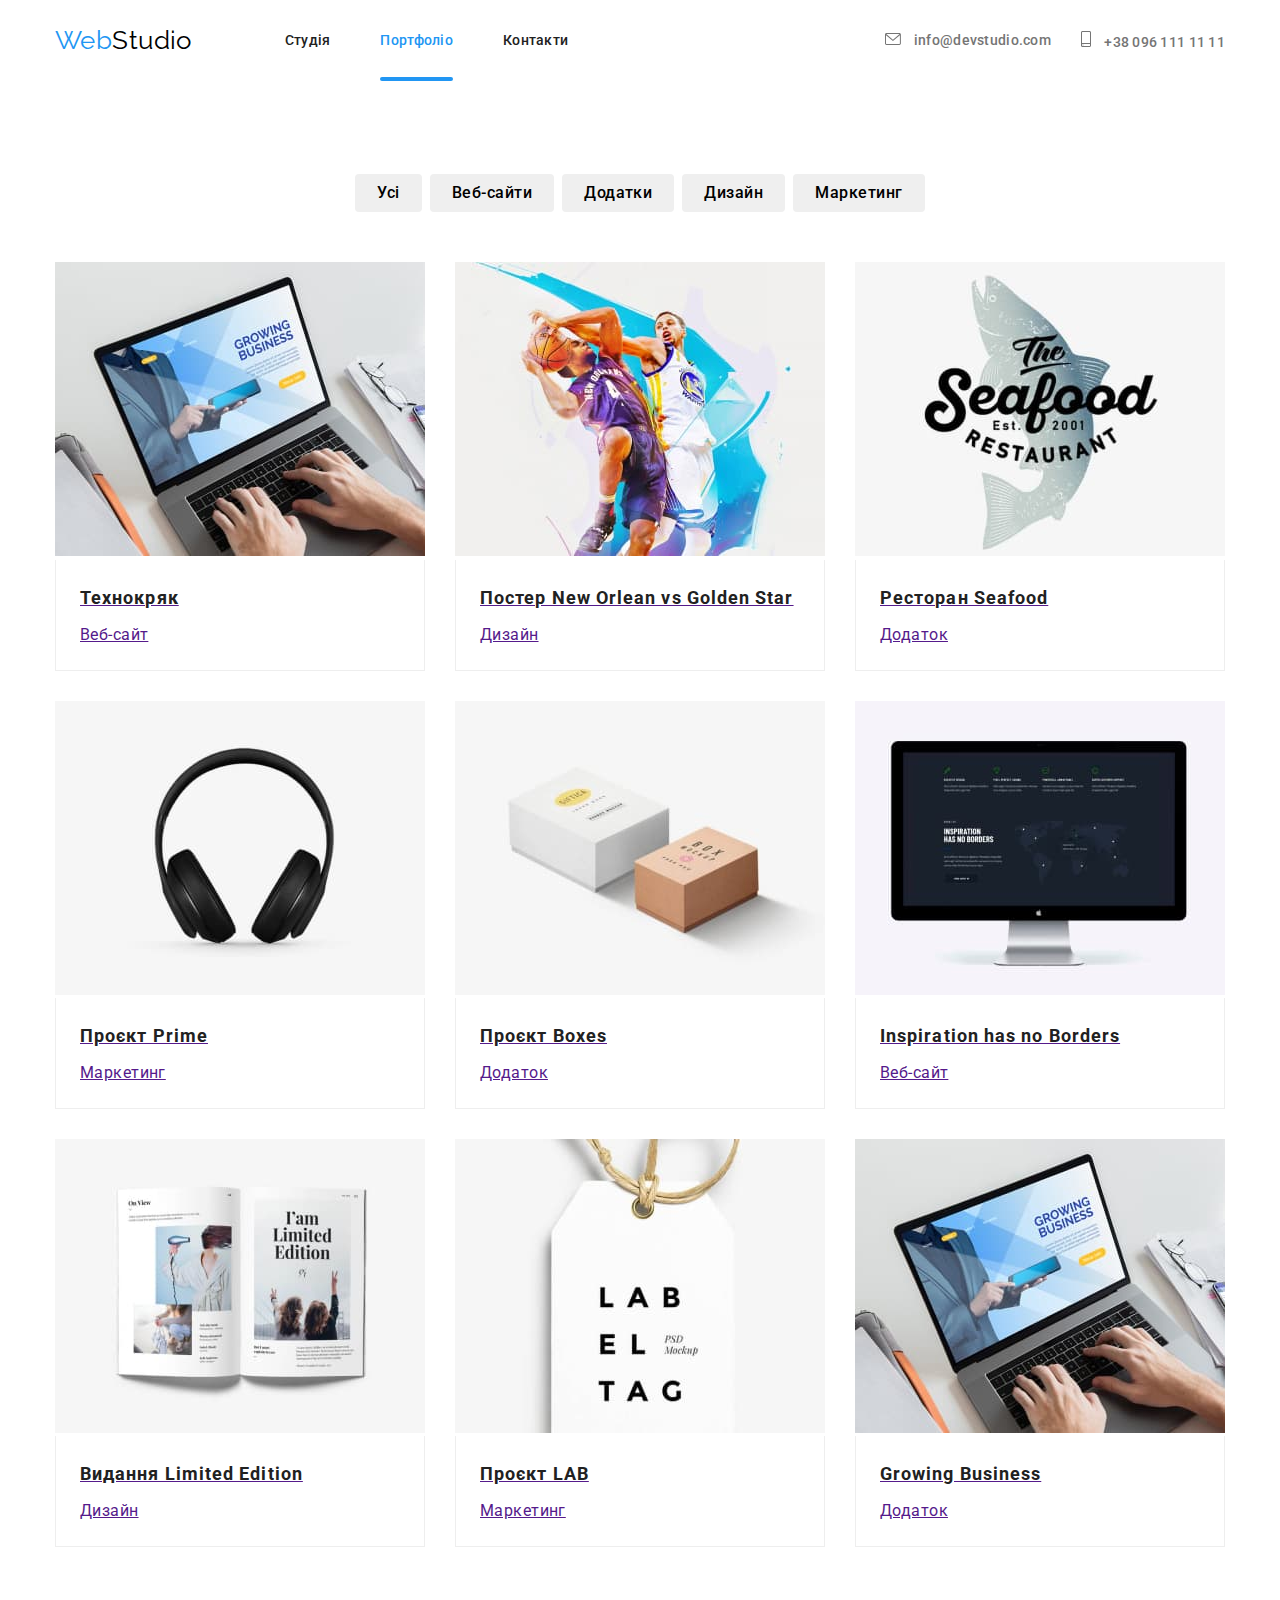
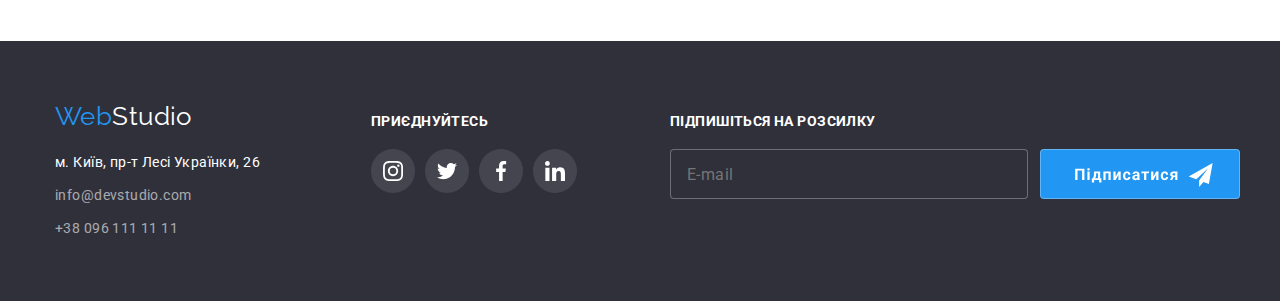
==== portfolio.html @ 8c86a074 "first" ====
<!DOCTYPE html>
<html lang="uk">

<head>
    <meta charset="UTF-8">
    <meta http-equiv="X-UA-Compatible" content="IE=edge">
    <meta name="viewport" content="width=device-width, initial-scale=1.0">
    <title>WebStudio</title>
    <link rel="stylesheet"
        href="https://cdnjs.cloudflare.com/ajax/libs/modern-normalize/1.1.0/modern-normalize.min.css">
    <link rel="stylesheet" href="./css/styles.css">
    <link rel="stylesheet"
        href="https://fonts.googleapis.com/css2?family=Raleway:wght@700&family=Roboto:wght@400;500;700;900&display=swap">
</head>

<body class="body">
        <header class="header--border">
            <div class="container ">
                <nav class="header-nav">
                    <a href="./index.html" class="header-nav__studio"><span class="header-nav__logo">Web</span>Studio</a>
                    <ul class="ul header-nav__ul">
                        <li class="header-nav__li"><a href="./index.html" class="header-nav__link">Студія</a></li>
                        <li class="header-nav__li"><a href="./portfolio.html" class="header-nav__link  header-nav__link--current blue">Портфоліо</a></li>
                        <li class="header-nav__li"><a href="" class="header-nav__link">Контакти</a></li>
                    </ul>
                </nav>
                <ul class="header-contact">
                    <Li class="header-contact__li"><a href="mailto:info@devstudio.com" class="header-contact__link">
                            <svg class="header-contact__svg" width="16" height="12">
                                <use href="./img/icon.svg#mail"></use>
                            </svg>
                            info@devstudio.com</a></Li>
                    <Li class="header-contact__li"><a href="tel:+380961111111" class="header-contact__link">
                            <svg class="header-contact__svg" width="10" height="16">
                                <use href="./img/icon.svg#smartphone"></use>
                            </svg>
                            +38 096 111 11 11</a></Li>
                </ul>
            </div>
        </header>
        <main>
            <section class="section-portfolio">
                <div class="container">
                    <ul class="ul button-filter">
                        <li><button type="button" class="button second-button">Усі</button></li>
                        <li><button type="button" class="button second-button">Веб-сайти</button></li>
                        <li><button type="button" class="button second-button">Додатки</button></li>
                        <li><button type="button" class="button second-button">Дизайн</button></li>
                        <li><button type="button" class="button second-button">Маркетинг</button></li>
                    </ul>
                  <ul class="ul portfolio">
                        <li class="second-card">
                            <a href="" class="link border-card">
                             <div class="seven">
                                <img src="./img/laptop.jpg" alt="Технокряк" width="370" height="294">
                                 <p class="text">Ресурс пропонує комплексні пропозиції з різним рівнем функціоналу та сервісів. Все це дозволить
                                    відвідувачу отримати вичерпні відомості про компанію чи приватну особу.
                                </p>
                              </div>
                                <div class="filter">
                                <h3 class="portfolio-title">Технокряк</h3>
                                <p class="portfolio-text">Веб-сайт</p>
                            </div>
                            </a>
                        </li>
                        <li class="second-card">
                            <a href="" class="link border-card">
                                <div class="seven">
                                <img src="./img/bascket.jpg" alt="Постер" width="370" height="294">
                            <p class="text">Ресурс пропонує комплексні пропозиції з різним рівнем функціоналу та сервісів. Все це дозволить
                                відвідувачу отримати вичерпні відомості про компанію чи приватну особу.
                            </p>
                            </div>
                                <div class="filter">
                                <h3 class="portfolio-title">Постер New Orlean vs Golden Star</h3>
                                <p class="portfolio-text">Дизайн</p>
                        </div>
                            </a>
                        </li>
                        <li class="second-card">
                            <a href="" class="link border-card">
                                <div class="seven">
                                <img src="./img/seafood.jpg" alt="Ресторан" width="370" height="294">
                            <p class="text">Ресурс пропонує комплексні пропозиції з різним рівнем функціоналу та сервісів. Все це дозволить
                                відвідувачу отримати вичерпні відомості про компанію чи приватну особу.
                            </p>
                            </div>
                                <div class="filter">
                                <h3 class="portfolio-title">Ресторан Seafood</h3>
                                <p class="portfolio-text">Додаток</p>
                        </div>
                            </a>
                        </li>
                        <li class="second-card">
                            <a href="" class="link border-card">
                                <div class="seven">
                                <img src="./img/headphones.jpg" alt="Проєкт Прайм" width="370" height="294">
                            <p class="text">Ресурс пропонує комплексні пропозиції з різним рівнем функціоналу та сервісів. Все це дозволить
                                відвідувачу отримати вичерпні відомості про компанію чи приватну особу.
                            </p>
                            </div>
                                <div class="filter">
                                <h3 class="portfolio-title">Проєкт Prime</h3>
                                <p class="portfolio-text">Маркетинг</p>
                        </div>
                            </a>
                        </li>
                        <li class="second-card">
                            <a href="" class="link border-card">
                                <div class="seven">
                                <img src="./img/boxes.jpg" alt="Проєкт Боксес" width="370" height="294">
                            <p class="text">Ресурс пропонує комплексні пропозиції з різним рівнем функціоналу та сервісів. Все це дозволить
                                відвідувачу отримати вичерпні відомості про компанію чи приватну особу.
                            </p>
                            </div>
                                <div class="filter">
                                <h3 class="portfolio-title">Проєкт Boxes</h3>
                                <p class="portfolio-text">Додаток</p>
                        </div>
                            </a>
                        </li>
                        <li class="second-card">
                            
                            <a href="" class="link border-card">
                                <div class="seven">
                                <img src="./img/monoblock.jpg" alt="Моноблок" width="370" height="294">
                            <p class="text">Ресурс пропонує комплексні пропозиції з різним рівнем функціоналу та сервісів. Все це дозволить
                                відвідувачу отримати вичерпні відомості про компанію чи приватну особу.
                            </p>
                            </div>
                                <div class="filter">  
                                <h3 class="portfolio-title">Inspiration has no Borders</h3>
                                <p class="portfolio-text">Веб-сайт</p>
                        </div>
                            </a>
                        </li>
                        <li class="second-card">
                            <a href="" class="link border-card">
                                <div class="seven">
                                <img src="./img/magazine.jpg" alt="Видання" width="370" height="294">
                            <p class="text">Ресурс пропонує комплексні пропозиції з різним рівнем функціоналу та сервісів. Все це дозволить
                                відвідувачу отримати вичерпні відомості про компанію чи приватну особу.
                            </p>
                            </div>
                                <div class="filter">
                                <h3 class="portfolio-title">Видання Limited Edition</h3>
                                <p class="portfolio-text">Дизайн</p>
                        </div>
                            </a>
                        </li>
                        <li class="second-card">
                            <a href="" class="link border-card">
                                <div class="seven">
                                <img src="./img/label.jpg" alt="Проєкт" width="370" height="294">
                            <p class="text">Ресурс пропонує комплексні пропозиції з різним рівнем функціоналу та сервісів. Все це дозволить
                                відвідувачу отримати вичерпні відомості про компанію чи приватну особу.
                            </p>
                            </div>
                                <div class="filter">
                                <h3 class="portfolio-title">Проєкт LAB</h3>
                                <p class="portfolio-text">Маркетинг</p>
                        </div>
                            </a>
                        </li>
                        <li class="second-card">
                            <a href="" class="link border-card">
                            <div class="seven">
                                <img src="./img/laptop.jpg" alt="Лептоп" width="370" height="294">
                            <p class="text">Ресурс пропонує комплексні пропозиції з різним рівнем функціоналу та сервісів. Все це дозволить
                                відвідувачу отримати вичерпні відомості про компанію чи приватну особу.
                            </p>
                            </div>
                                <div class="filter">
                                <h3 class="portfolio-title">Growing Business</h3>
                                <p class="portfolio-text">Додаток</p>
                        </div>
                            </a>
                        </li>
                    </ul>
                </div>
            </section>
        </main>
        <footer class="footer-section">
            <div class="footer-section__main container">
                <div class="footer-section__join">
                    <a href="./index.html" class="footer-section__studio"><span class="footer-section__web">Web</span>Studio</a>
                    <address class="footer-section__address">
                        <ul>
                            <li><a href="https://goo.gl/maps/Uojgi36pU9A2yynF6" class="footer-section__link">м. Київ, пр-т Лесі
                                    Українки, 26</a></li>
                            <li><a href="mailto:info@devstudio.com" class="link">info@devstudio.com</a></li>
                            <li><a href="tel:+380961111111" class="link">+38 096 111 11 11</a></li>
                        </ul>
                    </address>
                </div>
                <div class="footer-joing">
                    <h3 class="footer-joing__title">приєднуйтесь</h3>
                    <ul class="footer-joing__ul">
                        <li class="footer-joing__hovers" tabindex="0">
                            <svg width="20" height="20">
                                <use href="./img/inst.svg#instagram"></use>
                            </svg>
        
                        </li>
                        <li class="footer-joing__hovers" tabindex="0">
                            <svg width="20" height="20">
                                <use href="./img/socialset.svg#twitter"></use>
                            </svg>
        
                        </li>
                        <li class="footer-joing__hovers" tabindex="0">
                            <svg width="20" height="20">
                                <use href="./img/socialset.svg#facebook"></use>
                            </svg>
        
                        </li>
                        <li class="footer-joing__hovers" tabindex="0">
                            <svg width="20" height="20">
                                <use href="./img/socialset.svg#linkedin"></use>
                            </svg>
        
                        </li>
        
                    </ul>
                </div>
                <form class="footer-subscribe">
                    <label for="mail" class="footer-subscribe__name">Підпишіться на розсилку</label>
                    <input type="text" name="mail" class="footer-subscribe__probe" placeholder="E-mail">
                    <button type="submit" class="footer-subscribe__push">
        
                        <svg class="plain" width="144" height="30">
                            <use href="./img/secondplain.svg#Group-join"></use>
                        </svg>
                    </button>
                </form>
        
            </div>
        </footer>
</body>

</html>
---- css/styles.css ----
:root {
    --accent-color: #2196F3;
    --primery-color: #ffffff;
    --primery-text-color: #212121;
    --secondary-text-color: #757575;
    --secondary-wite-color: #F5F4FA;
}

body {
    background-color: var(--primery-color);
    color: var(--secondary-text-color);
    font-family: Roboto, sans-serif;
    font-weight: 400;
    letter-spacing: 0.03em;
    font-size: 14px;
    
}

h1,
h2,
h3,
ul,
p {
    margin: 0;
    padding: 0;
}

.container {
    width: 1200px;
    padding-left: 15px;
    padding-right: 15px;
    margin-left: auto;
    margin-right: auto;
}



/* Лого */
.header-nav__studio {
    color: #000000;
    font-family: raleway, sans-serif;
    font-size: 26px;
    line-height: 1.17;
    text-decoration: none;
    display: inline-block;
    margin-right: 93px;
}

.footer-section__studio{
    color: var(--primery-color);
    font-family: raleway, sans-serif;
    font-size: 26px;
    line-height: 1.17;
    text-decoration: none;
    display: inline-block;
    margin-bottom: 20px;
}
.header-nav__logo{color: var(--accent-color);
}
.footer-section__web{color:var(--accent-color)

}
.header-nav__li .header-nav__link--current {
    color: var(--accent-color);
    

}


.nav{
    color: var(--accent-color);
}

/*Посилання*/
.header-nav__link:hover,
.header-contact__link:hover,
.header-nav__link:focus,
.header-contact__link:focus,
.footer-section__address a:focus,
.footer-section__address a:hover {
    color: var(--accent-color);
}

ul {
    list-style: none;
}

/* Навігація */
.header-nav__link {
    color: var(--primery-text-color);
    font-weight: 500;
    line-height: 1.17;
    letter-spacing: 0.02em;
    text-decoration: none;
    display: block;
    padding-top: 32px;
    padding-bottom: 32px;
    position: relative;
    transition: 250ms cubic-bezier(0.4, 0, 0.2, 1);
}

.header-nav__ul {
    display: flex;
}

.header-nav__ul li:not(:last-child) {
    margin-right: 50px;
}

.header-contact__link {
    color: var(--secondary-text-color);
    font-weight: 500;
    line-height: 1.17;
    letter-spacing: 0.02em;
    text-decoration: none;
    transition: 250ms cubic-bezier(0.4, 0, 0.2, 1);
}
.header-contact{
    display: flex;
    margin-left: auto;
    align-items: center
}


.header-contact__li:not(:last-child) {
    margin-right: 30px;
}

 .header-nav{
    display: flex;
    align-items: center;

}

header .container {
    display: flex;
   
}
.header-contact__svg {
    margin-right: 10px;
    fill: currentColor;
}

.header-border {
    border-bottom: 1px solid #ECECEC
}

/* Герой */
.section-main__title {
    color: var(--primery-color);
    font-weight: 900;
    font-size: 44px;
    text-transform: uppercase;
    line-height: 1.36;
    letter-spacing: 0.06em;}

.section-main__button {
    background-color: var(--accent-color);
    color: var(--primery-color);
    border-color: var(--accent-color);
    cursor: pointer;
    font-size: 16px;
    line-height: 1.88;
    letter-spacing: 0.06em;
    margin-top: 30px;
    padding: 10px 32px;
    border-radius: 4px;
    font-weight: 700;
}
.section-main {
    padding-top: 200px;
    padding-bottom: 200px;
    text-align: center;
    margin-left: auto;
    margin-right: auto;
    background-color: #2F303A;
    background-image: linear-gradient(to right,
   rgba(47, 48, 58, 0.4),
   rgba(47, 48, 58, 0.4)),
     url(../img/heroes.jpg);
    max-width: 1600px;
    height: 600px;
    background-position: center;
}
    

/* Інструменти*/
.section-tools__title {
    color: var(--primery-text-color);
    font-size: 14px;
    line-height: 1.17;
    margin-bottom: 10px;
}

h2{
    color: var(--primery-text-color);
    font-size: 36px;
    line-height: 1.17;
    margin-bottom: 50px;
    text-align: center;
}

.section-client {
    padding-top: 94px;
    padding-bottom: 94px;
}

    .section-tools__icon {
    width: 270px;
    height: 120px;
    border-radius: 4px;
    background: #F5F4FA;
    margin-bottom: 30px;
    display: flex;
    align-items: center;
    justify-content: center;
    }




.section-tools__text{line-height: 24px;
}

.section-tools__ul {
    display: flex;
    flex-wrap: wrap;
    }
.section-works{
        padding-top: 94px;
        padding-bottom: 94px;
}
    
.section-tools{ padding-bottom: 0%;
                padding-top: 94px;
                padding-bottom: 94px;
            }
.section-tools__li {
    width: calc((100% - 90px) / 4);
}
 
.section-tools__li:not(:last-child) {
    margin-right: 30px;
}

/*Роботи*/
.section-works__ul {
    display: flex;
    align-items: center;
}

.section-works__ul li:not(:last-child) {
    margin-right: 30px;
}

/*Команда*/

.section-team__title{
    color: var(--primery-text-color);
    font-weight: 500;
    font-size: 16px;
    line-height: 1.17;
    text-align: center;
}

.section-team__profession {
    margin-top: 10px;
    text-align: center;
}

.section-team__ul {
    display: flex;
   
}
.section-team__ul li:not(:last-child) {
    margin-right: 30px;

}

.section-team__li{
    box-shadow: 0px 1px 3px rgba(0, 0, 0, 0.12), 0px 1px 1px rgba(0, 0, 0, 0.14), 0px 2px 1px rgba(0, 0, 0, 0.2);
}


.section-team {
        padding-top: 94px;
        padding-bottom: 94px;
        background-color: var(--secondary-wite-color);
   }

.team li {
    background-color: var(--primery-color);
}

/*Футер*/
.footer-section {
    display: flex;
    padding-top: 60px;
    padding-bottom: 60px;
    background-color: #2F303A;
    }


.footer-section__address a {
    color: rgba(256, 256, 256, 0.6);
    line-height: 1.71;
    text-decoration: none;
    font-style: normal;
    transition: 250ms cubic-bezier(0.4, 0, 0.2, 1);
}

.footer-section__address li:not(:last-child) {
    margin-bottom: 9px;
}

.footer-section__address .footer-section__link {
    color: var(--primery-color);
    text-decoration: none;
    
}

/* Фільтр портфоліо*/
.button {
    cursor: pointer;
    font-family: roboto, sans-serif;
    font-style: normal;
    font-weight: 500;
    font-size: 16px;
    line-height: 1.63;
    letter-spacing: 0.03em;
    padding-top: 6px;
    padding-bottom: 6px;
    border-radius: 4px;
    border: none;
     padding-left: 22px; 
    padding-right: 22px;
}
.button-filter{margin-bottom: 50px;}

.button:hover,
.button:focus {
    color: var(--primery-color);
    background-color: var(--accent-color);
    border-color: var(--accent-color);
    box-shadow: 0px 3px 1px rgba(0, 0, 0, 0.1), 0px 1px 2px rgba(0, 0, 0, 0.08), 0px 2px 2px rgba(0, 0, 0, 0.12);
    
}

.button-filter {
    display: flex;
    justify-content: center;
   transition-property: background-color;
   transition-duration: 250ms;  
   transition-timing-function: cubic-bezier(0.4, 0, 0.2, 1);
  
}


.button-filter li:not(:last-child) {
    margin-right: 8px;
}
.filter{ padding: 20px 24px;
border-bottom: 1px solid #EEEEEE;
border-right: 1px solid #EEEEEE;
border-left: 1px solid #EEEEEE;
cursor: pointer;}


.portfolio-title {
    color: var(--primery-text-color);
    font-size: 18px;
    line-height: 2;
    letter-spacing: 0.06em;
    margin-bottom: 4px;
    
}

.portfolio-text {
    font-size: 16px;
    line-height: 1.88;
    font-weight: 400;
   
}

.portfolio {
    display: flex;
    flex-wrap: wrap;
    
    
}

.portfolio li {
    margin-bottom: 30px;
    margin-right: 30px;
}

.portfolio li:nth-child(3n) {
    margin-right: 0px;
}

.portfolio li:nth-last-child(-n + 3) {
    margin-bottom: 0px;
}

.portfolio li:hover,
.portfolio li:focus {
    box-shadow: 0px 1px 1px rgba(0, 0, 0, 0.12), 0px 4px 4px rgba(0, 0, 0, 0.06), 1px 4px 6px rgba(0, 0, 0, 0.16);
}

.portfolio .header-contact__link {
    
    color: var(--secondary-text-color);
}

.current {
    text-decoration: none;
}

.section-team__people{
    text-align: center;
    justify-content: center;
    padding-top: 30px;
    padding-bottom: 30px;
}
.section-team__network{
    display: flex;
     margin-top: 16px;
     fill: currentColor;
     justify-content: center;
    transition: 250ms cubic-bezier(0.4, 0, 0.2, 1);
     
}
.section-team__social{
        display: flex;
        height: 44px;
        width: 44px;
        padding: 12px;
        border-radius: 50%;
        margin-right: 10px;
 }
.section-team__social:last-child{margin-right: 0px;}
.section-team__social:hover,
.section-team__social:focus {
    cursor: pointer;
    background-color: var(--accent-color);
    fill: var(--primery-color);}

    .section-client__ul{
            fill: currentColor;
            display: flex;
             margin-top: 50px;
            text-align: center;
            justify-content: center;
   
    }
.section-client__icon{
    display: flex;  
    padding-left: 32px; 
    padding-right: 32px;
    padding-top: 16px;
    padding-bottom: 16px;
    border: 1px solid #AFB1B8;
    margin-right: 30px;
    border-radius: 4px;
    
    
    
}
            
.section-client__icon:last-child{margin-right: 0px;}
.section-client__icon:hover, 
.section-client__icon:focus {cursor: pointer;
    border-color: var(--accent-color);
    fill: var(--accent-color);
    
    
}
.section-client__box:hover, .section-client__box:focus{color: var(--accent-color);}

.footer-joing__title{
    display: flex;
    font-size: 14px;
     line-height: 1.17;
      font-weight: 700;
    color: var(--primery-color);
    text-transform: uppercase;
    margin-bottom: 20px;
    margin-top: 12px;
}


.section-team__icon{
    color:#AFB1B8;
    transition: 250ms cubic-bezier(0.4, 0, 0.2, 1);
  }

.footer-joing__hovers{
        display: flex;
        height: 44px;
        width: 44px;
        padding: 12px;
        border-radius: 50%;
        margin-right: 10px;
     background-image: linear-gradient(to right,
                rgba(255, 255, 255, 0.1),
                rgba(255, 255, 255, 0.1));
}
.footer-joing {
    margin-left: 70px;
    fill: white;
    }
.footer-joing__hovers:hover, .footer-joing__hovers:focus{
    cursor: pointer;
    background-color: var(--accent-color);
    fill: var(--primery-color);
    }


.footer-joing__ul{display: flex;
align-items: center;}

.footer-section__main{display: flex;}
  .footer-section__join{width: 246px;}
  .section-client__box {
      color: #AFB1B8;
    transition: 250ms cubic-bezier(0.4, 0, 0.2, 1);
  }
  
.backdrop{
    position: fixed;
    top: 0;
    left: 0;  
    width: 100%;
    height: 100%;
    background-color: rgba(0, 0, 0, 0.2);
   
    
    transition: opacity 250ms cubic-bezier(0.4, 0, 0.2, 1);
}
.backdrop.is-hidden .backdrop-modal {
    transform: translate(-50%, -50%) scale(2.5);
    transition: 250ms cubic-bezier(0.4, 0, 0.2, 1);
}
.backdrop-modal{
    content: "";
    min-width: 528px;
    max-height: 581px;
    background-color: #ffffff;
    border-radius: 4px;
    position: absolute;
    top: 50%;
    left: 50%;
    transform: translate(-50%, -50%);
    transition: 250ms cubic-bezier(0.4, 0, 0.2, 1);
    scale: 1;
    visibility: visible;
    opacity: 1;
   }
  .backdrop.is-hidden{
    opacity: 0;
    pointer-events: none;
    visibility: hidden;
  } 
.backdrop-modal__button{
    width: 30px;
    height: 30px;
    display: flex;
    align-items: center;
    justify-content: center;
    border-radius: 50%;
    border: 1px solid rgba(0, 0, 0, 0.1);
    background-color: var(--primery-color);
    margin-left: 490px;
    margin-top: 8px;
    margin-right: 8px;
    cursor: pointer;
}

.blue::after{
    content: "";
    position: absolute;
    left: 0;
    bottom: 0;
    display: block;
    width: 100%;
    height: 4px;
    background-color: var(--accent-color);
    opacity: 0;
    border-radius: 2px;
    margin-bottom: -1px;
    display: block;
}
.blue::after{
    opacity: 1;
}

.section-works__li{position: relative;}
.section-works__title{
    position: absolute;
    left: 0;
    bottom: 0;
    width: 100%;
    height: 70px;
    padding-top: 27px;
    padding-bottom: 27px;
     text-align: center;
    
    font-weight: 700;
     font-size: 14px;
     line-height: 1.17;
    letter-spacing: 0.03em;
     
    text-transform: uppercase;
    
     color: var(--primery-color);
    background-color: rgba(47, 48, 58, 0.8); ;
}

    .seven{position: relative;
    overflow-y: hidden;
    }
    .text{position: absolute;
        display: block;
        content: "";
        top: 100%;
        height: 100%;
        overflow: hidden;
        pointer-events: none;
        transition:  250ms cubic-bezier(0.4, 0, 0.2, 1);
        font-weight: 400;
        font-size: 18px;
        line-height: 1.56;
        letter-spacing: 0.03em;
        
    
        height: 294px;
        padding-top: 63px;
        padding-left: 24px;
        padding-right: 24px;
        padding-bottom: 63px;
        background-color: var(--accent-color);
        color: var(--primery-color);
        opacity: 0;
        cursor: pointer;
    }
    .seven:hover .text{
       
        transform: translateY(-100%);
        opacity: 1;
        cursor: pointer;
        
    }
    .footer-joing__hovers{
        transition: 250ms cubic-bezier(0.4, 0, 0.2, 1);
    }
    .section-team__social{
        transition: 250ms cubic-bezier(0.4, 0, 0.2, 1);
    }

    .second-button{
        transition: 250ms cubic-bezier(0.4, 0, 0.2, 1);
    }
    ul .portfolio{
        transition: 250ms cubic-bezier(0.4, 0, 0.2, 1);
    }
    .second-card{
        transition: 250ms cubic-bezier(0.4, 0, 0.2, 1);
      
    }
           
   .footer-subscribe{
   
    margin-left: 83px;
    text-align: center;
   
   }
   .footer-subscribe__name{
        display: flex;
        font-size: 14px;
        line-height: 1.17;
        font-weight: 700;
        color: var(--primery-color);
        text-transform: uppercase;
        margin-bottom: 20px;
        padding: 0;
        margin-top: 12px;
    }
    .footer-subscribe__probe{
        position: relative;
        width: 358px;
        height: 50px;
        border-radius: 4px;
        background-color: rgba(47, 48, 58, 1);
        border: 1px solid rgba(255, 255, 255, 0.3);
       color: var(--secondary-text-color);
         line-height: 20px;
        font-family: Roboto, sans-serif;
        font-weight: 400;
        letter-spacing: 0.03em;
        font-size: 16px;
        margin-right: 12px;
        padding-left: 16px;
    }
 
    .footer-subscribe__push{
        width: 200px;
        height: 50px;
        background-color: var(--accent-color);
        text-align: center;
        color: var(--primery-color);
        border: 1px solid rgba(255, 255, 255, 0.3);
        border-radius: 4px;
        cursor: pointer;
        font-weight: 700;
        font-size: 16px;
        line-height: 30px;
        position: absolute;
       
        
    }
   
    .plain{
        position: absolute;
       
        left: 28px;
        top: 10px;
        right: 28px;
        bottom: 10px;
       
    }
        .backdrop-form__margin{
        margin-bottom: 12px;
    }
        .backdrop-form__label {
              
             
            font-family: 'Roboto';
            font-style: normal;
            font-weight: 700;
            font-size: 20px;
            line-height: 23px;
            letter-spacing: 0.03em;
            color: #212121;
           
        }
                .backdrop-inputs>li {
                    
                    display: flex;
                    justify-content: center;
                }
        
                .backdrop-inputs>li:last-child {
                    margin-bottom: 0;
                   
                }
        
                .backdrop-inputs__input {
                    width: 448px;
                    height: 40px;
                    border: 1px solid #21212133;
                    border-radius: 4px;
                    padding-left: 42px;
                }
        
                .backdrop-inputs__svg {
                    position: absolute;
                    margin-top: 11px;
                    margin-bottom: 11px;
                    margin-left: 12px;
                }
        
                label>p {
                    margin-bottom: 4px;
                }
        
                .comment {
                    height: 120px;
                    padding-top: 12px;
                    padding-bottom: 12px;
                    padding-left: 16px;
                    padding-right: 16px;
                    resize: none;
                }
        
                .backdrop-button {
                  
                    cursor: pointer;
                    font-size: 16px;
                    line-height: 1.88;
                    letter-spacing: 0.06em;
                    font-weight: 700;
                    font-style: normal;
        
                    background-color: var(--accent-color);
                    border-color: var(--accent-color);
                    border-radius: 4px;
                    color: var(--primery-color);
        
                    padding-top: 10px;
                    padding-bottom: 10px;
                    padding-left: 52px;
                    padding-right: 52px;
                    display: block;
                    align-items: center;
                    margin-left: auto;
                    margin-right: auto;
                    margin-bottom: 40px;
                    margin-top: 30px;
                    filter: drop-shadow(0px 4px 4px rgba(0, 0, 0, 0.25));
                }
        
                .policy {
                    margin-top: 20px;
                    margin-bottom: 30px;
                    margin-left: 13px;
                    text-shadow: 0px 4px 4px rgba(0, 0, 0, 0.25);
                }
        
                .backdrop-modal a {
                    color: var(--accent-color);
                }
                .backdrop-inputs__name{
                    text-align: start; 
                font-size: 12px; }
                    .backdrop-inputs__label{
                       
                        margin-bottom: 10px;
                    }
                    .backdrop-inputs__li{
                        margin-top: 0;
                        margin-bottom: 0;
                    }
                    .backdrop-modal__button:hover{
                   
                        fill: var(--accent-color);
                    }
                    .backdrop-form{
                        visibility: visible;
                        scale: 1;
                        transition: 250ms cubic-bezier(0.4, 0, 0.2, 1);
                        }
                        
label:focus-within .backdrop-inputs_svg, label:hover{
    fill: var(--accent-color);
    transition: 250ms cubic-bezier(0.4, 0, 0.2, 1);
    
}
.backdrop-inputs__input:hover{
    border-color: var(--accent-color);
    cursor: pointer;
transition: 250ms cubic-bezier(0.4, 0, 0.2, 1);}
    

input:focus{
    outline: none;
    border-color: var(--accent-color);
    cursor: pointer;
    transition: 250ms cubic-bezier(0.4, 0, 0.2, 1);
}
.comment:focus{
      outline: none;
        border-color: var(--accent-color);
        cursor: pointer;
        transition: 250ms cubic-bezier(0.4, 0, 0.2, 1);
}
.backdrop-checkbox__input{
    width: 16px;  height: 15px;
    appearance: none;
    outline: 2px solid transparent;
    outline-offset: -2px;
    border: 2px solid black;
    border-radius: 2px;
    background-position: center;
    background-repeat: no-repeat;
}
.backdrop-checkbox__input:checked{  
    
    background-color: #2196F3;
    background-image: url('data:image/svg+xml,%3Csvg width="13" height="10" viewBox="0 0 13 10" fill="none" xmlns="http://www.w3.org/2000/svg"%3E%3Cpath d="M1.95703 4.75166L1.88825 4.68604L1.81923 4.75141L0.93123 5.59258L0.854858 5.66492L0.930974 5.73753L4.42671 9.07236L4.49574 9.1382L4.56476 9.07236L12.069 1.91352L12.1449 1.84116L12.069 1.76881L11.1873 0.927644L11.1183 0.861826L11.0493 0.927611L4.49577 7.17353L1.95703 4.75166Z" fill="white" stroke="white" stroke-width="0.2"/%3E%3C/svg%3E%0A');


}
.backdrop-checkbox__top{
    margin-top: 20px;
}
.backdrop-checkbox{
   margin-top: 20px;
}

.last_label{
    margin-bottom: 0px;
  
}

.section-portfolio{
    padding-top: 94px;
    padding-bottom: 94px;
}
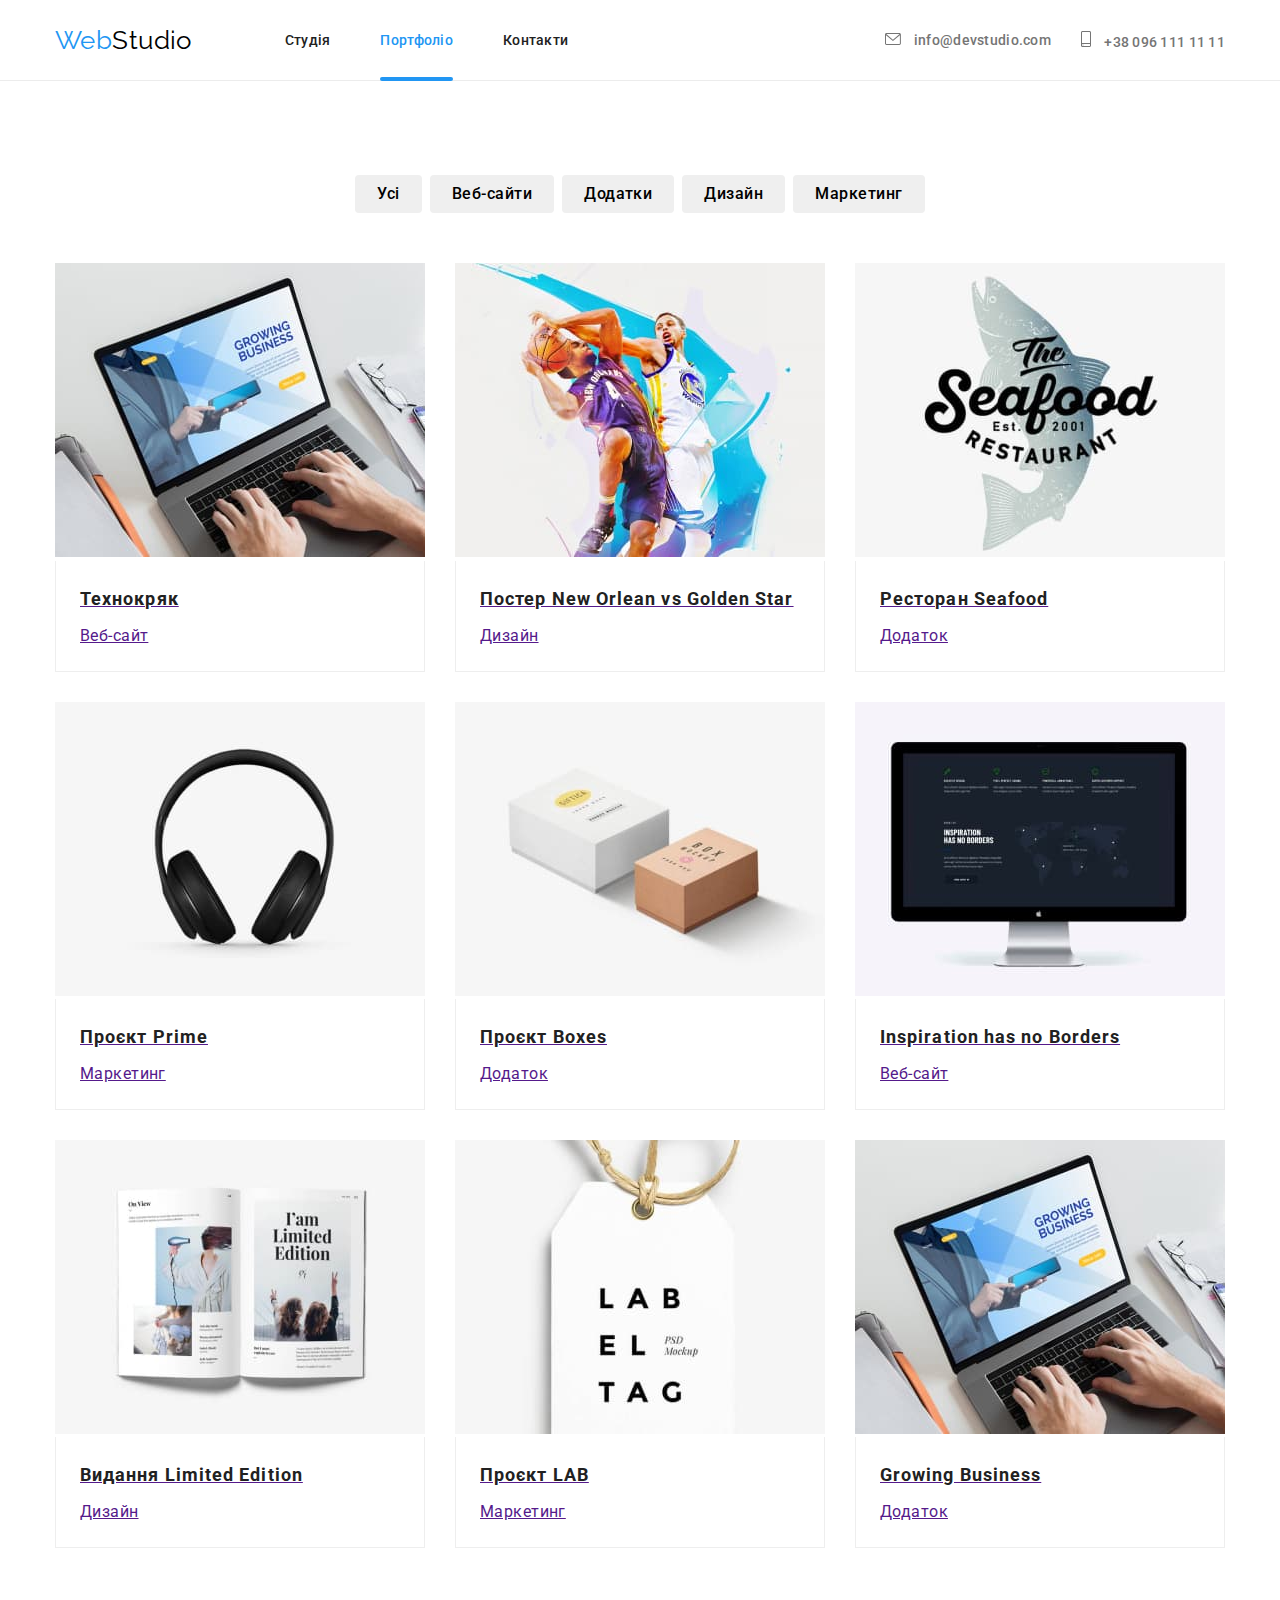
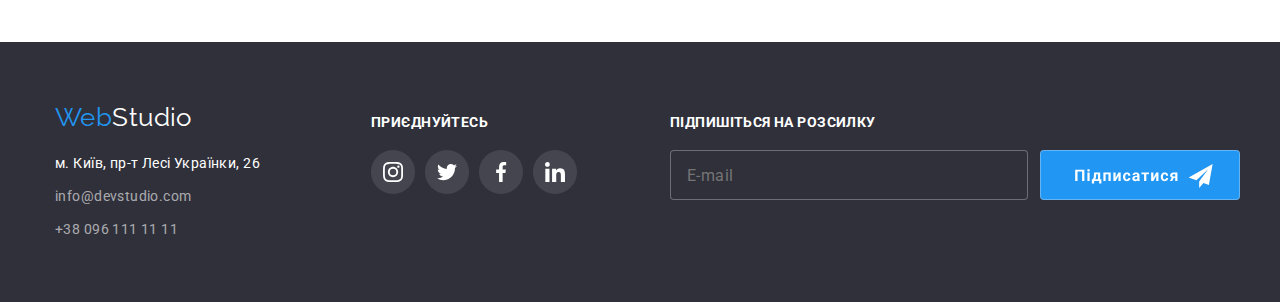
==== commit ee70c56f: "q" ====
--- a/portfolio.html
+++ b/portfolio.html
@@ -14,41 +14,47 @@
 </head>
 
 <body class="body">
-        <header class="header--border">
-            <div class="container ">
-                <nav class="header-nav">
-                    <a href="./index.html" class="header-nav__studio"><span class="header-nav__logo">Web</span>Studio</a>
-                    <ul class="ul header-nav__ul">
-                        <li class="header-nav__li"><a href="./index.html" class="header-nav__link">Студія</a></li>
-                        <li class="header-nav__li"><a href="./portfolio.html" class="header-nav__link  header-nav__link--current blue">Портфоліо</a></li>
-                        <li class="header-nav__li"><a href="" class="header-nav__link">Контакти</a></li>
-                    </ul>
-                </nav>
-                <ul class="header-contact">
-                    <Li class="header-contact__li"><a href="mailto:info@devstudio.com" class="header-contact__link">
-                            <svg class="header-contact__svg" width="16" height="12">
-                                <use href="./img/icon.svg#mail"></use>
-                            </svg>
-                            info@devstudio.com</a></Li>
-                    <Li class="header-contact__li"><a href="tel:+380961111111" class="header-contact__link">
-                            <svg class="header-contact__svg" width="10" height="16">
-                                <use href="./img/icon.svg#smartphone"></use>
-                            </svg>
-                            +38 096 111 11 11</a></Li>
+    <header class="header-border">
+        <div class="container">
+            <nav class="header-nav">
+                <a href="./index.html" class="header-nav__studio"><span class="header-nav__logo">Web</span>Studio</a>
+                <ul class="header-nav__ul">
+                    <li class="header-nav__li">
+                        <a href="./index.html" class="header-nav__link">Студія</a>
+                    </li>
+                    <li class="header-nav__li">
+                        <a href="" class="header-nav__link header-nav__link--current blue">Портфоліо</a>
+                    </li>
+                    <li class="header-nav__li">
+                        <a href="" class="header-nav__link">Контакти</a>
+                    </li>
                 </ul>
-            </div>
-        </header>
+            </nav>
+            <ul class="header-contact">
+                <Li class="header-contact__li"><a href="mailto:info@devstudio.com" class="header-contact__link">
+                        <svg class="header-contact__svg" width="16" height="12">
+                            <use href="./img/icon.svg#mail"></use>
+                        </svg>
+                        info@devstudio.com</a></Li>
+                <Li class="header-contact__li"><a href="tel:+380961111111" class="header-contact__link">
+                        <svg class="header-contact__svg" width="10" height="16">
+                            <use href="./img/icon.svg#smartphone"></use>
+                        </svg>
+                        +38 096 111 11 11</a></Li>
+            </ul>
+        </div>
+    </header>
         <main>
             <section class="section-portfolio">
                 <div class="container">
-                    <ul class="ul button-filter">
-                        <li><button type="button" class="button second-button">Усі</button></li>
-                        <li><button type="button" class="button second-button">Веб-сайти</button></li>
-                        <li><button type="button" class="button second-button">Додатки</button></li>
-                        <li><button type="button" class="button second-button">Дизайн</button></li>
-                        <li><button type="button" class="button second-button">Маркетинг</button></li>
+                    <ul class="section-portfolio__filter">
+                        <li><button type="button" class="section-portfolio__button">Усі</button></li>
+                        <li><button type="button" class="section-portfolio__button">Веб-сайти</button></li>
+                        <li><button type="button" class="section-portfolio__button">Додатки</button></li>
+                        <li><button type="button" class="section-portfolio__button">Дизайн</button></li>
+                        <li><button type="button" class="section-portfolio__button">Маркетинг</button></li>
                     </ul>
-                  <ul class="ul portfolio">
+                  <ul class="portfolio">
                         <li class="second-card">
                             <a href="" class="link border-card">
                              <div class="seven">
--- a/css/styles.css
+++ b/css/styles.css
@@ -320,7 +320,7 @@
 }
 
 /* Фільтр портфоліо*/
-.button {
+.section-portfolio__button {
     cursor: pointer;
     font-family: roboto, sans-serif;
     font-style: normal;
@@ -334,11 +334,12 @@
     border: none;
      padding-left: 22px; 
     padding-right: 22px;
-}
-.button-filter{margin-bottom: 50px;}
-
-.button:hover,
-.button:focus {
+    transition: 250ms cubic-bezier(0.4, 0, 0.2, 1);
+}
+.section-portfolio__filter{margin-bottom: 50px;}
+
+.section-portfolio__button:hover,
+.section-portfolio__button:focus {
     color: var(--primery-color);
     background-color: var(--accent-color);
     border-color: var(--accent-color);
@@ -346,7 +347,7 @@
     
 }
 
-.button-filter {
+.section-portfolio__filter {
     display: flex;
     justify-content: center;
    transition-property: background-color;
@@ -356,7 +357,7 @@
 }
 
 
-.button-filter li:not(:last-child) {
+.section-portfolio__filter li:not(:last-child) {
     margin-right: 8px;
 }
 .filter{ padding: 20px 24px;
@@ -657,9 +658,6 @@
         transition: 250ms cubic-bezier(0.4, 0, 0.2, 1);
     }
 
-    .second-button{
-        transition: 250ms cubic-bezier(0.4, 0, 0.2, 1);
-    }
     ul .portfolio{
         transition: 250ms cubic-bezier(0.4, 0, 0.2, 1);
     }
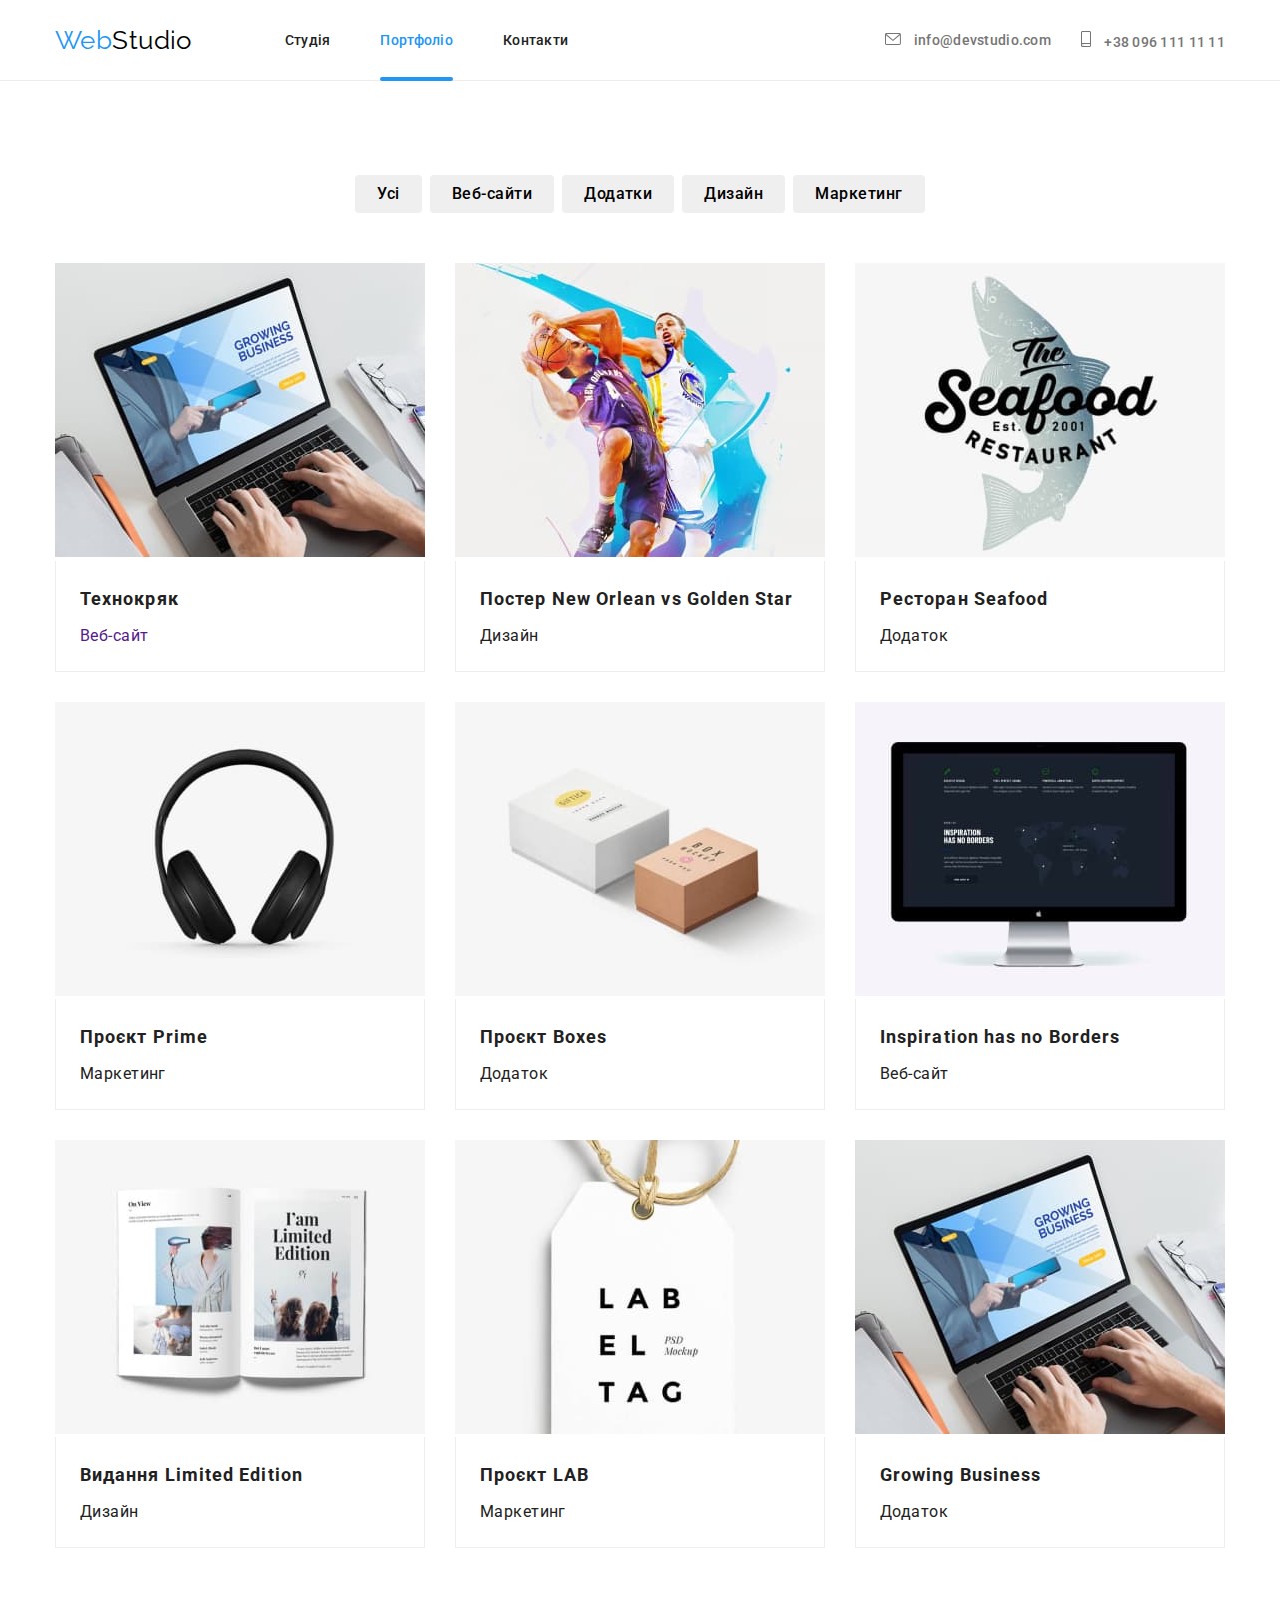
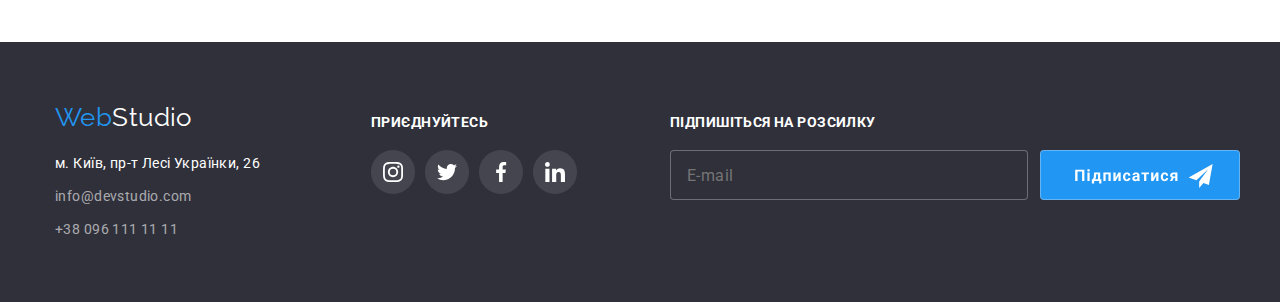
==== commit d5f1fa55: "a" ====
--- a/portfolio.html
+++ b/portfolio.html
@@ -54,131 +54,131 @@
                         <li><button type="button" class="section-portfolio__button">Дизайн</button></li>
                         <li><button type="button" class="section-portfolio__button">Маркетинг</button></li>
                     </ul>
-                  <ul class="portfolio">
-                        <li class="second-card">
-                            <a href="" class="link border-card">
-                             <div class="seven">
+                  <ul class="portfolio-card">
+                        <li>
+                            <a href="">
+                             <div class="portfolio-card__info">
                                 <img src="./img/laptop.jpg" alt="Технокряк" width="370" height="294">
-                                 <p class="text">Ресурс пропонує комплексні пропозиції з різним рівнем функціоналу та сервісів. Все це дозволить
+                                 <p class="portfolio-card__text">Ресурс пропонує комплексні пропозиції з різним рівнем функціоналу та сервісів. Все це дозволить
                                     відвідувачу отримати вичерпні відомості про компанію чи приватну особу.
                                 </p>
                               </div>
-                                <div class="filter">
-                                <h3 class="portfolio-title">Технокряк</h3>
-                                <p class="portfolio-text">Веб-сайт</p>
-                            </div>
-                            </a>
-                        </li>
-                        <li class="second-card">
-                            <a href="" class="link border-card">
-                                <div class="seven">
+                                <div class="portfolio-card__describe">
+                                <h3 class="portfolio-card__title">Технокряк</h3>
+                                <p class="portfolio-card__paragraph">Веб-сайт</p>
+                            </div>
+                            </a>
+                        </li>
+                        <li>
+                            <a href=""class="portfolio-card__color">
+                                <div class="portfolio-card__info">
                                 <img src="./img/bascket.jpg" alt="Постер" width="370" height="294">
-                            <p class="text">Ресурс пропонує комплексні пропозиції з різним рівнем функціоналу та сервісів. Все це дозволить
-                                відвідувачу отримати вичерпні відомості про компанію чи приватну особу.
-                            </p>
-                            </div>
-                                <div class="filter">
-                                <h3 class="portfolio-title">Постер New Orlean vs Golden Star</h3>
-                                <p class="portfolio-text">Дизайн</p>
-                        </div>
-                            </a>
-                        </li>
-                        <li class="second-card">
-                            <a href="" class="link border-card">
-                                <div class="seven">
+                            <p class="portfolio-card__text">Ресурс пропонує комплексні пропозиції з різним рівнем функціоналу та сервісів. Все це дозволить
+                                відвідувачу отримати вичерпні відомості про компанію чи приватну особу.
+                            </p>
+                            </div>
+                                <div class="portfolio-card__describe">
+                                <h3 class="portfolio-card__title">Постер New Orlean vs Golden Star</h3>
+                                <p class="portfolio-card__paragraph">Дизайн</p>
+                        </div>
+                            </a>
+                        </li>
+                        <li>
+                            <a href="" class="portfolio-card__color">
+                                <div class="portfolio-card__info">
                                 <img src="./img/seafood.jpg" alt="Ресторан" width="370" height="294">
-                            <p class="text">Ресурс пропонує комплексні пропозиції з різним рівнем функціоналу та сервісів. Все це дозволить
-                                відвідувачу отримати вичерпні відомості про компанію чи приватну особу.
-                            </p>
-                            </div>
-                                <div class="filter">
-                                <h3 class="portfolio-title">Ресторан Seafood</h3>
-                                <p class="portfolio-text">Додаток</p>
-                        </div>
-                            </a>
-                        </li>
-                        <li class="second-card">
-                            <a href="" class="link border-card">
-                                <div class="seven">
+                            <p class="portfolio-card__text">Ресурс пропонує комплексні пропозиції з різним рівнем функціоналу та сервісів. Все це дозволить
+                                відвідувачу отримати вичерпні відомості про компанію чи приватну особу.
+                            </p>
+                            </div>
+                                <div class="portfolio-card__describe">
+                                <h3 class="portfolio-card__title">Ресторан Seafood</h3>
+                                <p class="portfolio-card__paragraph">Додаток</p>
+                        </div>
+                            </a>
+                        </li>
+                        <li >
+                            <a href="" class="portfolio-card__color">
+                                <div class="portfolio-card__info">
                                 <img src="./img/headphones.jpg" alt="Проєкт Прайм" width="370" height="294">
-                            <p class="text">Ресурс пропонує комплексні пропозиції з різним рівнем функціоналу та сервісів. Все це дозволить
-                                відвідувачу отримати вичерпні відомості про компанію чи приватну особу.
-                            </p>
-                            </div>
-                                <div class="filter">
-                                <h3 class="portfolio-title">Проєкт Prime</h3>
-                                <p class="portfolio-text">Маркетинг</p>
-                        </div>
-                            </a>
-                        </li>
-                        <li class="second-card">
-                            <a href="" class="link border-card">
-                                <div class="seven">
+                            <p class="portfolio-card__text">Ресурс пропонує комплексні пропозиції з різним рівнем функціоналу та сервісів. Все це дозволить
+                                відвідувачу отримати вичерпні відомості про компанію чи приватну особу.
+                            </p>
+                            </div>
+                                <div class="portfolio-card__describe">
+                                <h3 class="portfolio-card__title">Проєкт Prime</h3>
+                                <p class="portfolio-card__paragraph">Маркетинг</p>
+                        </div>
+                            </a>
+                        </li>
+                        <li>
+                            <a href="" class="portfolio-card__color">
+                                <div class="portfolio-card__info">
                                 <img src="./img/boxes.jpg" alt="Проєкт Боксес" width="370" height="294">
-                            <p class="text">Ресурс пропонує комплексні пропозиції з різним рівнем функціоналу та сервісів. Все це дозволить
-                                відвідувачу отримати вичерпні відомості про компанію чи приватну особу.
-                            </p>
-                            </div>
-                                <div class="filter">
-                                <h3 class="portfolio-title">Проєкт Boxes</h3>
-                                <p class="portfolio-text">Додаток</p>
-                        </div>
-                            </a>
-                        </li>
-                        <li class="second-card">
+                            <p class="portfolio-card__text">Ресурс пропонує комплексні пропозиції з різним рівнем функціоналу та сервісів. Все це дозволить
+                                відвідувачу отримати вичерпні відомості про компанію чи приватну особу.
+                            </p>
+                            </div>
+                                <div class="portfolio-card__describe">
+                                <h3 class="portfolio-card__title">Проєкт Boxes</h3>
+                                <p class="portfolio-card__paragraph">Додаток</p>
+                        </div>
+                            </a>
+                        </li>
+                        <li>
                             
-                            <a href="" class="link border-card">
-                                <div class="seven">
+                            <a href="" class="portfolio-card__color">
+                                <div class="portfolio-card__info">
                                 <img src="./img/monoblock.jpg" alt="Моноблок" width="370" height="294">
-                            <p class="text">Ресурс пропонує комплексні пропозиції з різним рівнем функціоналу та сервісів. Все це дозволить
-                                відвідувачу отримати вичерпні відомості про компанію чи приватну особу.
-                            </p>
-                            </div>
-                                <div class="filter">  
-                                <h3 class="portfolio-title">Inspiration has no Borders</h3>
-                                <p class="portfolio-text">Веб-сайт</p>
-                        </div>
-                            </a>
-                        </li>
-                        <li class="second-card">
-                            <a href="" class="link border-card">
-                                <div class="seven">
+                            <p class="portfolio-card__text">Ресурс пропонує комплексні пропозиції з різним рівнем функціоналу та сервісів. Все це дозволить
+                                відвідувачу отримати вичерпні відомості про компанію чи приватну особу.
+                            </p>
+                            </div>
+                                <div class="portfolio-card__describe">  
+                                <h3 class="portfolio-card__title">Inspiration has no Borders</h3>
+                                <p class="portfolio-card__paragraph">Веб-сайт</p>
+                        </div>
+                            </a>
+                        </li>
+                        <li>
+                            <a href="" class="portfolio-card__color">
+                                <div class="portfolio-card__info">
                                 <img src="./img/magazine.jpg" alt="Видання" width="370" height="294">
-                            <p class="text">Ресурс пропонує комплексні пропозиції з різним рівнем функціоналу та сервісів. Все це дозволить
-                                відвідувачу отримати вичерпні відомості про компанію чи приватну особу.
-                            </p>
-                            </div>
-                                <div class="filter">
-                                <h3 class="portfolio-title">Видання Limited Edition</h3>
-                                <p class="portfolio-text">Дизайн</p>
-                        </div>
-                            </a>
-                        </li>
-                        <li class="second-card">
-                            <a href="" class="link border-card">
-                                <div class="seven">
+                            <p class="portfolio-card__text">Ресурс пропонує комплексні пропозиції з різним рівнем функціоналу та сервісів. Все це дозволить
+                                відвідувачу отримати вичерпні відомості про компанію чи приватну особу.
+                            </p>
+                            </div>
+                                <div class="portfolio-card__describe">
+                                <h3 class="portfolio-card__title">Видання Limited Edition</h3>
+                                <p class="portfolio-card__paragraph">Дизайн</p>
+                        </div>
+                            </a>
+                        </li>
+                        <li>
+                            <a href="" class="portfolio-card__color">
+                                <div class="portfolio-card__info">
                                 <img src="./img/label.jpg" alt="Проєкт" width="370" height="294">
-                            <p class="text">Ресурс пропонує комплексні пропозиції з різним рівнем функціоналу та сервісів. Все це дозволить
-                                відвідувачу отримати вичерпні відомості про компанію чи приватну особу.
-                            </p>
-                            </div>
-                                <div class="filter">
-                                <h3 class="portfolio-title">Проєкт LAB</h3>
-                                <p class="portfolio-text">Маркетинг</p>
-                        </div>
-                            </a>
-                        </li>
-                        <li class="second-card">
-                            <a href="" class="link border-card">
-                            <div class="seven">
+                            <p class="portfolio-card__text">Ресурс пропонує комплексні пропозиції з різним рівнем функціоналу та сервісів. Все це дозволить
+                                відвідувачу отримати вичерпні відомості про компанію чи приватну особу.
+                            </p>
+                            </div>
+                                <div class="portfolio-card__describe">
+                                <h3 class="portfolio-card__title">Проєкт LAB</h3>
+                                <p class="portfolio-card__paragraph">Маркетинг</p>
+                        </div>
+                            </a>
+                        </li>
+                        <li>
+                            <a href="" class="portfolio-card__color">
+                            <div class="portfolio-card__info">
                                 <img src="./img/laptop.jpg" alt="Лептоп" width="370" height="294">
-                            <p class="text">Ресурс пропонує комплексні пропозиції з різним рівнем функціоналу та сервісів. Все це дозволить
-                                відвідувачу отримати вичерпні відомості про компанію чи приватну особу.
-                            </p>
-                            </div>
-                                <div class="filter">
-                                <h3 class="portfolio-title">Growing Business</h3>
-                                <p class="portfolio-text">Додаток</p>
+                            <p class="portfolio-card__text">Ресурс пропонує комплексні пропозиції з різним рівнем функціоналу та сервісів. Все це дозволить
+                                відвідувачу отримати вичерпні відомості про компанію чи приватну особу.
+                            </p>
+                            </div>
+                                <div class="portfolio-card__describe">
+                                <h3 class="portfolio-card__title">Growing Business</h3>
+                                <p class="portfolio-card__paragraph">Додаток</p>
                         </div>
                             </a>
                         </li>
--- a/css/styles.css
+++ b/css/styles.css
@@ -360,14 +360,17 @@
 .section-portfolio__filter li:not(:last-child) {
     margin-right: 8px;
 }
-.filter{ padding: 20px 24px;
+.portfolio-card__describe{ padding: 20px 24px;
 border-bottom: 1px solid #EEEEEE;
 border-right: 1px solid #EEEEEE;
 border-left: 1px solid #EEEEEE;
-cursor: pointer;}
-
-
-.portfolio-title {
+cursor: pointer;
+text-decoration: none
+
+}
+
+
+.portfolio-card__title {
     color: var(--primery-text-color);
     font-size: 18px;
     line-height: 2;
@@ -376,45 +379,49 @@
     
 }
 
-.portfolio-text {
+.portfolio-card__paragraph{
     font-size: 16px;
     line-height: 1.88;
     font-weight: 400;
    
 }
 
-.portfolio {
+.portfolio-card {
     display: flex;
     flex-wrap: wrap;
     
     
 }
 
-.portfolio li {
+.portfolio-card li {
     margin-bottom: 30px;
     margin-right: 30px;
-}
-
-.portfolio li:nth-child(3n) {
+    transition: 250ms cubic-bezier(0.4, 0, 0.2, 1);
+}
+
+.portfolio-card li:nth-child(3n) {
     margin-right: 0px;
 }
 
-.portfolio li:nth-last-child(-n + 3) {
+.portfolio-card li:nth-last-child(-n + 3) {
     margin-bottom: 0px;
 }
 
-.portfolio li:hover,
-.portfolio li:focus {
+.portfolio-card li:hover,
+.portfolio-card li:focus {
     box-shadow: 0px 1px 1px rgba(0, 0, 0, 0.12), 0px 4px 4px rgba(0, 0, 0, 0.06), 1px 4px 6px rgba(0, 0, 0, 0.16);
 }
 
-.portfolio .header-contact__link {
+.portfolio-card .header-contact__link {
     
     color: var(--secondary-text-color);
 }
-
+a{text-decoration: none;}
 .current {
     text-decoration: none;
+}
+.portfolio-card__color{
+    color: var(--primery-text-color);
 }
 
 .section-team__people{
@@ -617,10 +624,10 @@
     background-color: rgba(47, 48, 58, 0.8); ;
 }
 
-    .seven{position: relative;
+    .portfolio-card__info{position: relative;
     overflow-y: hidden;
     }
-    .text{position: absolute;
+    .portfolio-card__text{position: absolute;
         display: block;
         content: "";
         top: 100%;
@@ -644,7 +651,7 @@
         opacity: 0;
         cursor: pointer;
     }
-    .seven:hover .text{
+    .portfolio-card__info:hover .portfolio-card__text{
        
         transform: translateY(-100%);
         opacity: 1;
@@ -658,13 +665,10 @@
         transition: 250ms cubic-bezier(0.4, 0, 0.2, 1);
     }
 
-    ul .portfolio{
+    ul .portfolio-card{
         transition: 250ms cubic-bezier(0.4, 0, 0.2, 1);
     }
-    .second-card{
-        transition: 250ms cubic-bezier(0.4, 0, 0.2, 1);
-      
-    }
+    
            
    .footer-subscribe{
    
@@ -771,7 +775,7 @@
                     margin-bottom: 4px;
                 }
         
-                .comment {
+                .backdrop-inputs__comment {
                     height: 120px;
                     padding-top: 12px;
                     padding-bottom: 12px;
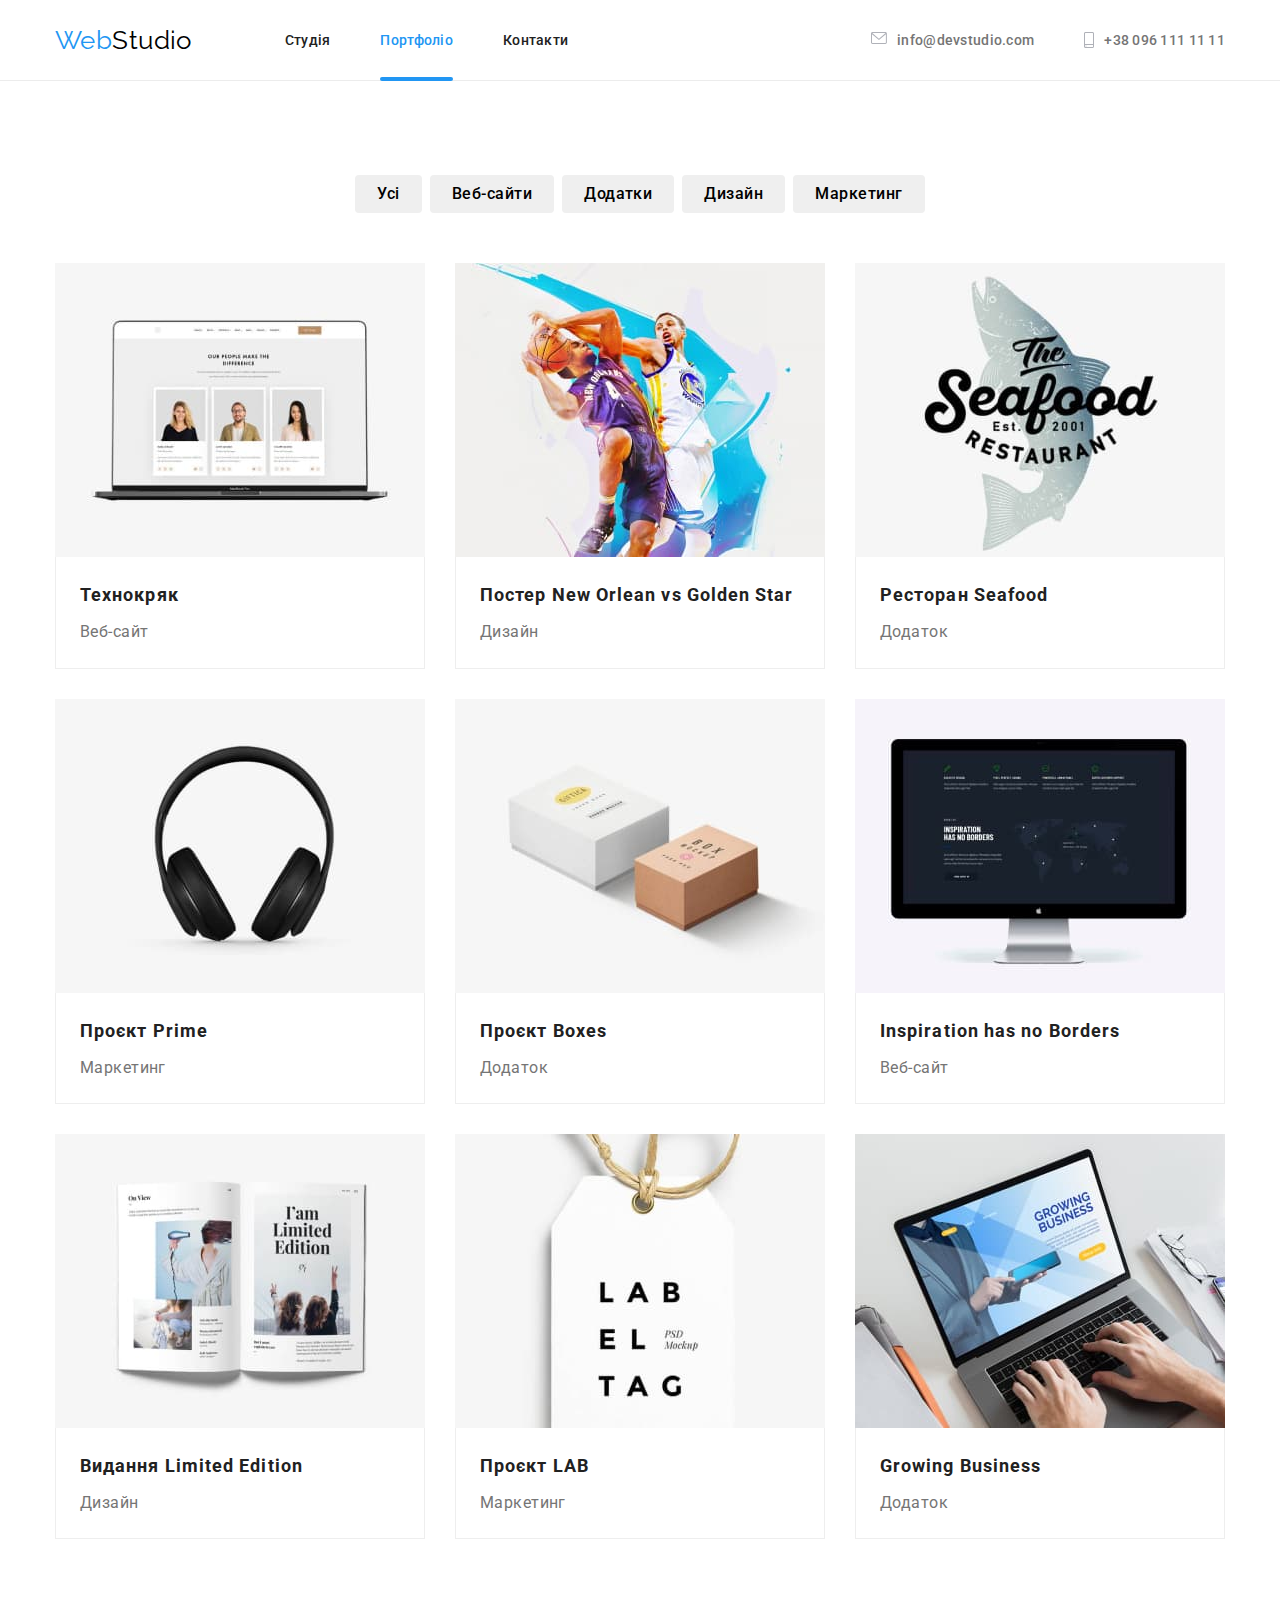
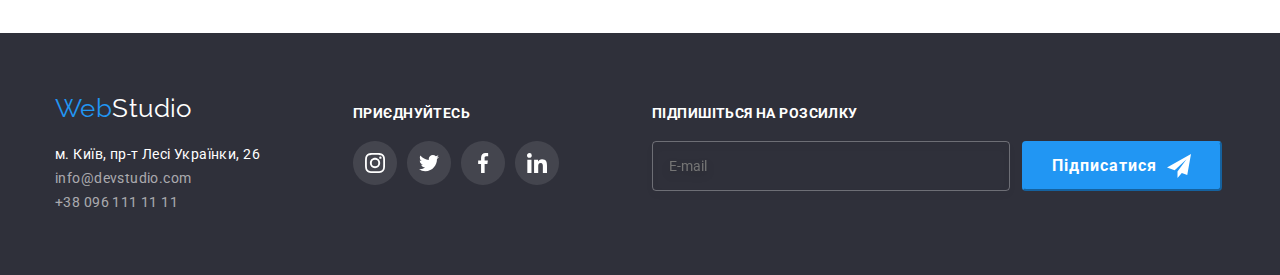
==== commit c5910605: "22" ====
--- a/portfolio.html
+++ b/portfolio.html
@@ -6,242 +6,236 @@
     <meta http-equiv="X-UA-Compatible" content="IE=edge">
     <meta name="viewport" content="width=device-width, initial-scale=1.0">
     <title>WebStudio</title>
-    <link rel="stylesheet"
-        href="https://cdnjs.cloudflare.com/ajax/libs/modern-normalize/1.1.0/modern-normalize.min.css">
-    <link rel="stylesheet" href="./css/styles.css">
-    <link rel="stylesheet"
-        href="https://fonts.googleapis.com/css2?family=Raleway:wght@700&family=Roboto:wght@400;500;700;900&display=swap">
+    <link rel="stylesheet" href="https://cdnjs.cloudflare.com/ajax/libs/modern-normalize/1.1.0/modern-normalize.min.css">
+    <link rel="stylesheet" href="./css/main.min.css">
+    <link rel="stylesheet" href="https://fonts.googleapis.com/css2?family=Raleway:wght@700&family=Roboto:wght@400;500;700;900&display=swap">
 </head>
 
 <body class="body">
-    <header class="header-border">
+    <header class="header--border">
         <div class="container">
             <nav class="header-nav">
-                <a href="./index.html" class="header-nav__studio"><span class="header-nav__logo">Web</span>Studio</a>
+                <a href="./index.html" class="header-nav__studio">
+                    <span class="header-nav__logo">Web</span>Studio
+                </a>
                 <ul class="header-nav__ul">
                     <li class="header-nav__li">
-                        <a href="./index.html" class="header-nav__link">Студія</a>
-                    </li>
+                        <a href="./index.html" class="header-nav__link">Студія</a></li>
                     <li class="header-nav__li">
-                        <a href="" class="header-nav__link header-nav__link--current blue">Портфоліо</a>
-                    </li>
+                        <a href="./portfolio.html" class="header-nav__link header-nav__link--current">Портфоліо</a></li>
                     <li class="header-nav__li">
-                        <a href="" class="header-nav__link">Контакти</a>
-                    </li>
+                        <a href="" class="header-nav__link">Контакти</a></li>
                 </ul>
             </nav>
             <ul class="header-contact">
-                <Li class="header-contact__li"><a href="mailto:info@devstudio.com" class="header-contact__link">
-                        <svg class="header-contact__svg" width="16" height="12">
-                            <use href="./img/icon.svg#mail"></use>
-                        </svg>
-                        info@devstudio.com</a></Li>
-                <Li class="header-contact__li"><a href="tel:+380961111111" class="header-contact__link">
-                        <svg class="header-contact__svg" width="10" height="16">
-                            <use href="./img/icon.svg#smartphone"></use>
-                        </svg>
-                        +38 096 111 11 11</a></Li>
+                <Li class="header-contact__li">
+                    <a href="mailto:info@devstudio.com" class="header-contact__link">
+                        <svg class="header-contact__svg" height="12" width="16">
+                            <use href="./images/icon.svg#envelope"></use>
+                        </svg>info@devstudio.com
+                    </a>
+                </Li>
+                <Li class="header-contact__li">
+                    <a href="tel:+380961111111" class="header-contact__link">
+                        <svg class="header-contact__svg" height="16" width="10">
+                            <use href="./images/icon.svg#smartphone"></use>
+                        </svg>+38 096 111 11 11
+                    </a>
+                </Li>
             </ul>
         </div>
     </header>
-        <main>
-            <section class="section-portfolio">
-                <div class="container">
-                    <ul class="section-portfolio__filter">
-                        <li><button type="button" class="section-portfolio__button">Усі</button></li>
-                        <li><button type="button" class="section-portfolio__button">Веб-сайти</button></li>
-                        <li><button type="button" class="section-portfolio__button">Додатки</button></li>
-                        <li><button type="button" class="section-portfolio__button">Дизайн</button></li>
-                        <li><button type="button" class="section-portfolio__button">Маркетинг</button></li>
-                    </ul>
-                  <ul class="portfolio-card">
-                        <li>
-                            <a href="">
-                             <div class="portfolio-card__info">
-                                <img src="./img/laptop.jpg" alt="Технокряк" width="370" height="294">
-                                 <p class="portfolio-card__text">Ресурс пропонує комплексні пропозиції з різним рівнем функціоналу та сервісів. Все це дозволить
-                                    відвідувачу отримати вичерпні відомості про компанію чи приватну особу.
-                                </p>
-                              </div>
-                                <div class="portfolio-card__describe">
+    <main>
+        <section class="section-portfolio">
+            <div class="container">
+                <ul class="portfolio-filter">
+                    <li class="portfolio-filter__li"><button type="button" class="portfolio-filter__button">Усі</button></li>
+                    <li class="portfolio-filter__li"><button type="button" class="portfolio-filter__button">Веб-сайти</button></li>
+                    <li class="portfolio-filter__li"><button type="button" class="portfolio-filter__button">Додатки</button></li>
+                    <li class="portfolio-filter__li"><button type="button" class="portfolio-filter__button">Дизайн</button></li>
+                    <li class="portfolio-filter__li"><button type="button" class="portfolio-filter__button">Маркетинг</button></li>
+                </ul>
+                <ul class="portfolio-card">
+                    <li class="portfolio-card__li">
+                        <a href=""  class="portfolio-card__link">
+                            <div class="portfolio-card__back">
+                                <img src="./images/texno.jpg" alt="Технокряк" width="370" height="294">
+                                <p class="portfolio-card__back-text">Ресурс пропонує комплексні пропозиції з різним рівнем функціоналу та сервісів. Все це дозволить відвідувачу отримати вичерпні відомості про компанію чи приватну особу.
+                                </p>
+                            </div>
+                            <div class="portfolio-card--border">
                                 <h3 class="portfolio-card__title">Технокряк</h3>
-                                <p class="portfolio-card__paragraph">Веб-сайт</p>
-                            </div>
-                            </a>
+                                <p class="portfolio-card__text">Веб-сайт</p>
+                            </div>
+                        </a>
+                    </li>
+                    <li class="portfolio-card__li">
+                        <a href="" class="portfolio-card__link">
+                            <div class="portfolio-card__back">
+                                <img src="./images/basket.jpg" alt="Постер" width="370" height="294">
+                                <p class="portfolio-card__back-text">Ресурс пропонує комплексні пропозиції з різним рівнем функціоналу та сервісів. Все це дозволить відвідувачу отримати вичерпні відомості про компанію чи приватну особу.
+                                </p>
+                            </div>
+                            <div class="portfolio-card--border">
+                                <h3 class="portfolio-card__title">Постер New Orlean vs Golden Star</h3>
+                                <p class="portfolio-card__text">Дизайн</p>
+                            </div>
+                        </a>
+                    </li>
+                    <li class="portfolio-card__li">
+                        <a href="" class="portfolio-card__link">
+                            <div class="portfolio-card__back">
+                                <img src="./images/seafood.jpg" alt="Ресторан" width="370" height="294">
+                                <p class="portfolio-card__back-text">Ресурс пропонує комплексні пропозиції з різним рівнем функціоналу та сервісів. Все це дозволить відвідувачу отримати вичерпні відомості про компанію чи приватну особу.
+                                </p>
+                            </div>
+                            <div class="portfolio-card--border">
+                                <h3 class="portfolio-card__title">Ресторан Seafood</h3>
+                                <p class="portfolio-card__text">Додаток</p>
+                            </div>
+                        </a>
+                    </li>
+                    <li class="portfolio-card__li">
+                        <a href="" class="portfolio-card__link">
+                            <div class="portfolio-card__back">
+                                <img src="./images/headphones.jpg" alt="Проєкт Прайм" width="370" height="294">
+                                <p class="portfolio-card__back-text">Ресурс пропонує комплексні пропозиції з різним рівнем функціоналу та сервісів. Все це дозволить
+                                    відвідувачу отримати вичерпні відомості про компанію чи приватну особу.
+                                </p>
+                            </div>
+                            <div class="portfolio-card--border">
+                                <h3 class="portfolio-card__title">Проєкт Prime</h3>
+                                <p class="portfolio-card__text">Маркетинг</p>
+                            </div>
+                        </a>
+                    </li>
+                    <li class="portfolio-card__li">
+                        <a href="" class="portfolio-card__link">
+                            <div class="portfolio-card__back">
+                                <img src="./images/boxes.jpg" alt="Проєкт Боксес" width="370" height="294">
+                                <p class="portfolio-card__back-text">Ресурс пропонує комплексні пропозиції з різним рівнем функціоналу та сервісів. Все це дозволить
+                                    відвідувачу отримати вичерпні відомості про компанію чи приватну особу.
+                                </p>
+                            </div>
+                            <div class="portfolio-card--border">
+                                <h3 class="portfolio-card__title">Проєкт Boxes</h3>
+                                <p class="portfolio-card__text">Додаток</p>
+                            </div>
+                        </a>
+                    </li>
+                    <li class="sportfolio-card__li">
+                        <a href="" class="portfolio-card__link">
+                            <div class="portfolio-card__back">
+                                <img src="./images/monoblock.jpg" alt="Моноблок" width="370" height="294">
+                                <p class="portfolio-card__back-text">Ресурс пропонує комплексні пропозиції з різним рівнем функціоналу та сервісів. Все це дозволить
+                                    відвідувачу отримати вичерпні відомості про компанію чи приватну особу.
+                                </p>
+                            </div>
+                            <div class="portfolio-card--border">
+                                <h3 class="portfolio-card__title">Inspiration has no Borders</h3>
+                                <p class="portfolio-card__text">Веб-сайт</p>
+                            </div>
+                        </a>
+                    </li>
+                    <li class="portfolio-card__li">
+                        <a href="" class="portfolio-card__link">
+                            <div class="portfolio-card__back">
+                                <img src="./images/magazine.jpg" alt="Видання" width="370" height="294">
+                                <p class="portfolio-card__back-text">Ресурс пропонує комплексні пропозиції з різним рівнем функціоналу та сервісів. Все це дозволить
+                                    відвідувачу отримати вичерпні відомості про компанію чи приватну особу.
+                                </p>
+                            </div>
+                            <div class="portfolio-card--border">
+                                <h3 class="portfolio-card__title">Видання Limited Edition</h3>
+                                <p class="portfolio-card__text">Дизайн</p>
+                            </div>
+                        </a>
+                    </li>
+                    <li class="portfolio-card__li">
+                        <a href="" class="portfolio-card__link">
+                            <div class="portfolio-card__back">
+                                <img src="./images/label.jpg" alt="Проєкт" width="370" height="294">
+                                <p class="portfolio-card__back-text">Ресурс пропонує комплексні пропозиції з різним рівнем функціоналу та сервісів. Все це дозволить
+                                    відвідувачу отримати вичерпні відомості про компанію чи приватну особу.
+                                </p>
+                            </div>
+                            <div class="portfolio-card--border">
+                                <h3 class="portfolio-card__title">Проєкт LAB</h3>
+                                <p class="portfolio-card__text">Маркетинг</p>
+                            </div>
+                        </a>
+                    </li>
+                    <li class="portfolio-card__li">
+                        <a href="" class="portfolio-card__link">
+                            <div class="portfolio-card__back">
+                                <img src="./images/laptop.jpg" alt="Лептоп" width="370" height="294">
+                                <p class="portfolio-card__back-text">Ресурс пропонує комплексні пропозиції з різним рівнем функціоналу та сервісів. Все це дозволить
+                                    відвідувачу отримати вичерпні відомості про компанію чи приватну особу.
+                                </p>
+                            </div>
+                            <div class="portfolio-card--border">
+                                <h3 class="portfolio-card__title">Growing Business</h3>
+                                <p class="portfolio-card__text">Додаток</p>
+                            </div>
+                        </a>
+                    </li>
+                </ul>
+            </div>
+        </section>
+    </main>
+    <footer class="footer">
+        <div class="container container--flex">
+            <div>
+                <a href="./index.html" class="footer__studio"><span class="footer__logo">Web</span>Studio</a>
+                <address class="footer__address">
+                    <ul>
+                        <li><a href="https://goo.gl/maps/Uojgi36pU9A2yynF6" class="footer__link footer__link--color">м.
+                                Київ, пр-т Лесі Українки, 26</a>
                         </li>
-                        <li>
-                            <a href=""class="portfolio-card__color">
-                                <div class="portfolio-card__info">
-                                <img src="./img/bascket.jpg" alt="Постер" width="370" height="294">
-                            <p class="portfolio-card__text">Ресурс пропонує комплексні пропозиції з різним рівнем функціоналу та сервісів. Все це дозволить
-                                відвідувачу отримати вичерпні відомості про компанію чи приватну особу.
-                            </p>
-                            </div>
-                                <div class="portfolio-card__describe">
-                                <h3 class="portfolio-card__title">Постер New Orlean vs Golden Star</h3>
-                                <p class="portfolio-card__paragraph">Дизайн</p>
-                        </div>
-                            </a>
+                        <li><a href="mailto:info@devstudio.com" class="footer__link">info@devstudio.com</a>
                         </li>
-                        <li>
-                            <a href="" class="portfolio-card__color">
-                                <div class="portfolio-card__info">
-                                <img src="./img/seafood.jpg" alt="Ресторан" width="370" height="294">
-                            <p class="portfolio-card__text">Ресурс пропонує комплексні пропозиції з різним рівнем функціоналу та сервісів. Все це дозволить
-                                відвідувачу отримати вичерпні відомості про компанію чи приватну особу.
-                            </p>
-                            </div>
-                                <div class="portfolio-card__describe">
-                                <h3 class="portfolio-card__title">Ресторан Seafood</h3>
-                                <p class="portfolio-card__paragraph">Додаток</p>
-                        </div>
-                            </a>
-                        </li>
-                        <li >
-                            <a href="" class="portfolio-card__color">
-                                <div class="portfolio-card__info">
-                                <img src="./img/headphones.jpg" alt="Проєкт Прайм" width="370" height="294">
-                            <p class="portfolio-card__text">Ресурс пропонує комплексні пропозиції з різним рівнем функціоналу та сервісів. Все це дозволить
-                                відвідувачу отримати вичерпні відомості про компанію чи приватну особу.
-                            </p>
-                            </div>
-                                <div class="portfolio-card__describe">
-                                <h3 class="portfolio-card__title">Проєкт Prime</h3>
-                                <p class="portfolio-card__paragraph">Маркетинг</p>
-                        </div>
-                            </a>
-                        </li>
-                        <li>
-                            <a href="" class="portfolio-card__color">
-                                <div class="portfolio-card__info">
-                                <img src="./img/boxes.jpg" alt="Проєкт Боксес" width="370" height="294">
-                            <p class="portfolio-card__text">Ресурс пропонує комплексні пропозиції з різним рівнем функціоналу та сервісів. Все це дозволить
-                                відвідувачу отримати вичерпні відомості про компанію чи приватну особу.
-                            </p>
-                            </div>
-                                <div class="portfolio-card__describe">
-                                <h3 class="portfolio-card__title">Проєкт Boxes</h3>
-                                <p class="portfolio-card__paragraph">Додаток</p>
-                        </div>
-                            </a>
-                        </li>
-                        <li>
-                            
-                            <a href="" class="portfolio-card__color">
-                                <div class="portfolio-card__info">
-                                <img src="./img/monoblock.jpg" alt="Моноблок" width="370" height="294">
-                            <p class="portfolio-card__text">Ресурс пропонує комплексні пропозиції з різним рівнем функціоналу та сервісів. Все це дозволить
-                                відвідувачу отримати вичерпні відомості про компанію чи приватну особу.
-                            </p>
-                            </div>
-                                <div class="portfolio-card__describe">  
-                                <h3 class="portfolio-card__title">Inspiration has no Borders</h3>
-                                <p class="portfolio-card__paragraph">Веб-сайт</p>
-                        </div>
-                            </a>
-                        </li>
-                        <li>
-                            <a href="" class="portfolio-card__color">
-                                <div class="portfolio-card__info">
-                                <img src="./img/magazine.jpg" alt="Видання" width="370" height="294">
-                            <p class="portfolio-card__text">Ресурс пропонує комплексні пропозиції з різним рівнем функціоналу та сервісів. Все це дозволить
-                                відвідувачу отримати вичерпні відомості про компанію чи приватну особу.
-                            </p>
-                            </div>
-                                <div class="portfolio-card__describe">
-                                <h3 class="portfolio-card__title">Видання Limited Edition</h3>
-                                <p class="portfolio-card__paragraph">Дизайн</p>
-                        </div>
-                            </a>
-                        </li>
-                        <li>
-                            <a href="" class="portfolio-card__color">
-                                <div class="portfolio-card__info">
-                                <img src="./img/label.jpg" alt="Проєкт" width="370" height="294">
-                            <p class="portfolio-card__text">Ресурс пропонує комплексні пропозиції з різним рівнем функціоналу та сервісів. Все це дозволить
-                                відвідувачу отримати вичерпні відомості про компанію чи приватну особу.
-                            </p>
-                            </div>
-                                <div class="portfolio-card__describe">
-                                <h3 class="portfolio-card__title">Проєкт LAB</h3>
-                                <p class="portfolio-card__paragraph">Маркетинг</p>
-                        </div>
-                            </a>
-                        </li>
-                        <li>
-                            <a href="" class="portfolio-card__color">
-                            <div class="portfolio-card__info">
-                                <img src="./img/laptop.jpg" alt="Лептоп" width="370" height="294">
-                            <p class="portfolio-card__text">Ресурс пропонує комплексні пропозиції з різним рівнем функціоналу та сервісів. Все це дозволить
-                                відвідувачу отримати вичерпні відомості про компанію чи приватну особу.
-                            </p>
-                            </div>
-                                <div class="portfolio-card__describe">
-                                <h3 class="portfolio-card__title">Growing Business</h3>
-                                <p class="portfolio-card__paragraph">Додаток</p>
-                        </div>
-                            </a>
+                        <li><a href="tel:+380961111111" class="footer__link">+38 096 111 11 11</a>
                         </li>
                     </ul>
-                </div>
-            </section>
-        </main>
-        <footer class="footer-section">
-            <div class="footer-section__main container">
-                <div class="footer-section__join">
-                    <a href="./index.html" class="footer-section__studio"><span class="footer-section__web">Web</span>Studio</a>
-                    <address class="footer-section__address">
-                        <ul>
-                            <li><a href="https://goo.gl/maps/Uojgi36pU9A2yynF6" class="footer-section__link">м. Київ, пр-т Лесі
-                                    Українки, 26</a></li>
-                            <li><a href="mailto:info@devstudio.com" class="link">info@devstudio.com</a></li>
-                            <li><a href="tel:+380961111111" class="link">+38 096 111 11 11</a></li>
-                        </ul>
-                    </address>
-                </div>
-                <div class="footer-joing">
-                    <h3 class="footer-joing__title">приєднуйтесь</h3>
-                    <ul class="footer-joing__ul">
-                        <li class="footer-joing__hovers" tabindex="0">
-                            <svg width="20" height="20">
-                                <use href="./img/inst.svg#instagram"></use>
-                            </svg>
-        
-                        </li>
-                        <li class="footer-joing__hovers" tabindex="0">
-                            <svg width="20" height="20">
-                                <use href="./img/socialset.svg#twitter"></use>
-                            </svg>
-        
-                        </li>
-                        <li class="footer-joing__hovers" tabindex="0">
-                            <svg width="20" height="20">
-                                <use href="./img/socialset.svg#facebook"></use>
-                            </svg>
-        
-                        </li>
-                        <li class="footer-joing__hovers" tabindex="0">
-                            <svg width="20" height="20">
-                                <use href="./img/socialset.svg#linkedin"></use>
-                            </svg>
-        
-                        </li>
-        
-                    </ul>
-                </div>
-                <form class="footer-subscribe">
-                    <label for="mail" class="footer-subscribe__name">Підпишіться на розсилку</label>
-                    <input type="text" name="mail" class="footer-subscribe__probe" placeholder="E-mail">
-                    <button type="submit" class="footer-subscribe__push">
-        
-                        <svg class="plain" width="144" height="30">
-                            <use href="./img/secondplain.svg#Group-join"></use>
+                </address>
+            </div>
+            <div class="footer-social">
+                <h3 class="footer-social__title">приєднуйтесь</h3>
+                <ul class="footer-social__ul">
+                    <li class="footer-social__li" tabindex="0">
+                        <svg height="20" width="20">
+                            <use href="./images/icon.svg#instagram"></use>
+                        </svg>
+                    </li>
+                    <li class="footer-social__li" tabindex="0">
+                        <svg height="20" width="20">
+                            <use href="./images/icon.svg#twitter"></use>
+                        </svg>
+                    </li>
+                    <li class="footer-social__li" tabindex="0">
+                        <svg height="20" width="20">
+                            <use href="./images/icon.svg#facebook"></use>
+                        </svg>
+                    </li>
+                    <li class="footer-social__li" tabindex="0">
+                        <svg height="20" width="20">
+                            <use href="./images/icon.svg#linkedin"></use>
+                        </svg>
+                    </li>
+                </ul>
+            </div>
+            <form class="footer-social">
+                <h3 class="footer-social__title">Підпишіться на розсилку</h3>
+                <label class="footer-social__label">
+                    <input class="footer-social__input" type="email" placeholder="E-mail">
+                    <button type="submit" class="footer-social__button">Підписатися
+                        <svg class="footer-social__svg" height="24" width="24">
+                            <use href="./images/icon.svg#icon-send"></use>
                         </svg>
                     </button>
-                </form>
-        
-            </div>
-        </footer>
+                </label>
+            </form>
+    </footer>
 </body>
 
 </html>--- a/css/main.min.css
+++ b/css/main.min.css
@@ -0,0 +1 @@
+:root{--accent-color: #2196F3;--primery-color: #ffffff;--primery-text-color: #212121;--secondary-text-color: #757575;--secondary-wite-color: #F5F4FA;--section-colors: #AFB1B8}.container{width:1200px;padding-left:15px;padding-right:15px;margin-left:auto;margin-right:auto}.container--flex{display:-webkit-box;display:-ms-flexbox;display:flex}body{background-color:var(--primery-color);color:var(--secondary-text-color);font-family:Roboto,sans-serif;font-weight:400;letter-spacing:.03em;font-size:14px;margin-left:auto;margin-right:auto}h1,h2,h3,ul,p{margin:0;padding:0}ul{list-style:none}img{display:block;max-width:100%;height:auto}h2{color:var(--primery-text-color);font-size:36px;line-height:1.17;margin-bottom:50px;text-align:center}.header-nav__studio{color:#000;font-family:raleway,sans-serif;font-size:26px;line-height:1.17;text-decoration:none;display:inline-block;margin-right:93px}.footer__studio{color:var(--primery-color);font-family:raleway,sans-serif;font-size:26px;line-height:1.17;text-decoration:none;display:inline-block;margin-bottom:20px}.header-nav__logo{color:var(--accent-color)}.header-nav{display:-webkit-box;display:-ms-flexbox;display:flex;-webkit-box-align:center;-ms-flex-align:center;align-items:center}.header-nav__link{color:var(--primery-text-color);font-weight:500;line-height:1.17;letter-spacing:.02em;text-decoration:none;display:block;padding-top:32px;padding-bottom:32px;-webkit-transition:color 250ms cubic-bezier(0.4, 0, 0.2, 1);transition:color 250ms cubic-bezier(0.4, 0, 0.2, 1)}.header-nav__link::after{content:"";position:absolute;right:0;bottom:-1px;width:100%;height:4px;background-color:var(--accent-color);border-radius:2px;opacity:0}.header-nav__link:hover,.header-nav__link:focus{color:var(--accent-color)}.header-nav__link--current{text-decoration:none}.header-nav__link--current::after{opacity:1}.header-nav__ul{display:-webkit-box;display:-ms-flexbox;display:flex}.header-nav__li{position:relative}.header-nav__li:not(:last-child){margin-right:50px}.header-nav__li .header-nav__link--current{color:var(--accent-color)}.header-contact{display:-webkit-box;display:-ms-flexbox;display:flex;margin-left:auto}.header-contact__link{display:-webkit-box;display:-ms-flexbox;display:flex;text-decoration:none;color:var(--secondary-text-color);font-weight:500;line-height:1.17;letter-spacing:.02em;-webkit-transition:color 250ms cubic-bezier(0.4, 0, 0.2, 1);transition:color 250ms cubic-bezier(0.4, 0, 0.2, 1)}.header-contact__link:hover,.header-contact__link:focus,.header-contact__link:focus .header-contact__svg,.header-contact__link:hover .header-contact__svg{color:var(--accent-color);fill:var(--accent-color);cursor:pointer}.header-contact__li{display:-webkit-box;display:-ms-flexbox;display:flex;-webkit-transition:color 250ms cubic-bezier(0.4, 0, 0.2, 1);transition:color 250ms cubic-bezier(0.4, 0, 0.2, 1)}.header-contact__li:not(:last-child){margin-right:50px}.header--border .container{display:-webkit-box;display:-ms-flexbox;display:flex;-webkit-box-align:center;-ms-flex-align:center;align-items:center}.header--border{border-bottom:1px solid #ececec}.header-contact__svg{fill:var(--section-colors);margin-right:10px;-webkit-box-align:center;-ms-flex-align:center;align-items:center}.section-main__title{color:var(--primery-color);font-weight:900;font-size:44px;text-transform:uppercase;line-height:1.36;letter-spacing:.06em}.section-main__button{background-color:var(--accent-color);color:var(--primery-color);border-color:var(--accent-color);border-radius:4px;cursor:pointer;font-weight:700;font-size:16px;line-height:1.88;letter-spacing:.06em;margin-top:30px;padding:10px 32px}.section-main{max-width:1600px;padding-top:200px;padding-bottom:200px;text-align:center;background-repeat:no-repeat;background-position:center;background-color:#2f303a;background-image:-webkit-gradient(linear, left top, right top, from(rgba(47, 48, 58, 0.4)), to(rgba(47, 48, 58, 0.4))),url(../images/heroes.jpg);background-image:linear-gradient(to right, rgba(47, 48, 58, 0.4), rgba(47, 48, 58, 0.4)),url(../images/heroes.jpg);height:600px;margin-left:auto;margin-right:auto}.section-tools__title{color:var(--primery-text-color);font-size:14px;line-height:1.17;margin-bottom:10px}.section-tools{padding-bottom:0;padding-top:94px;padding-bottom:94px}.section-tools__ul{display:-webkit-box;display:-ms-flexbox;display:flex;-ms-flex-wrap:wrap;flex-wrap:wrap}.section-tools__li{display:block;width:calc((100% - 90px)/4)}.section-tools__li:not(:last-child){margin-right:30px}.section-tools__text{line-height:24px}.section-tools__icon{height:120px;margin-bottom:30px;display:-webkit-box;display:-ms-flexbox;display:flex;-webkit-box-align:center;-ms-flex-align:center;align-items:center;-webkit-box-pack:center;-ms-flex-pack:center;justify-content:center;background-color:var(--secondary-wite-color)}.dream-team__title{color:var(--primery-text-color);font-weight:500;font-size:16px;line-height:1.17;text-align:center}.dream-team{padding-top:30px;padding-bottom:30px}.dream-team__text{margin-top:10px;text-align:center}.section-team__ul{display:-webkit-box;display:-ms-flexbox;display:flex}.section-team{background-color:var(--secondary-wite-color);padding-top:94px;padding-bottom:94px}.section-team__li{background-color:var(--primery-color);-webkit-box-shadow:0px 1px 3px rgba(0,0,0,.12),0px 1px 1px rgba(0,0,0,.14),0px 2px 1px rgba(0,0,0,.2);box-shadow:0px 1px 3px rgba(0,0,0,.12),0px 1px 1px rgba(0,0,0,.14),0px 2px 1px rgba(0,0,0,.2);border-radius:0px 0px 4px 4px}.section-team__li:not(:last-child){margin-right:30px}.icon-team{display:-webkit-box;display:-ms-flexbox;display:flex;margin-top:16px;fill:var(--section-colors);-webkit-box-pack:center;-ms-flex-pack:center;justify-content:center}.icon-team--hover{height:42px;padding:11px;border-radius:50%;margin-right:10px;background-color:var(--primery-color);fill:var(--section-colors);-webkit-transition:fill 250ms cubic-bezier(0.4, 0, 0.2, 1),background-color 250ms cubic-bezier(0.4, 0, 0.2, 1);transition:fill 250ms cubic-bezier(0.4, 0, 0.2, 1),background-color 250ms cubic-bezier(0.4, 0, 0.2, 1)}.icon-team--hover:hover,.icon-team--hover:focus{cursor:pointer;background-color:var(--accent-color);fill:var(--primery-color)}.icon-team--hover:last-child{margin-right:0}.section-client{padding-top:94px;padding-bottom:94px}.section-client__li{fill:var(--section-colors);border:1px solid var(--section-colors);padding-top:16px;padding-bottom:16px;padding-left:32px;padding-right:32px;margin-right:30px;-webkit-transition:fill 250ms cubic-bezier(0.4, 0, 0.2, 1),border-color 250ms cubic-bezier(0.4, 0, 0.2, 1);transition:fill 250ms cubic-bezier(0.4, 0, 0.2, 1),border-color 250ms cubic-bezier(0.4, 0, 0.2, 1)}.section-client__li:hover,.section-client__li:focus{cursor:pointer;border-color:var(--accent-color);fill:var(--accent-color)}.section-client__li:last-child{margin-right:0}.section-client__ul{display:-webkit-box;display:-ms-flexbox;display:flex;-webkit-box-pack:center;-ms-flex-pack:center;justify-content:center}.section-works{padding-top:94px;padding-bottom:94px}.section-works__ul{display:-webkit-box;display:-ms-flexbox;display:flex;-webkit-box-align:center;-ms-flex-align:center;align-items:center}.section-works__li{position:relative}.section-works__li:not(:last-child){margin-right:30px}.section-works__title{position:absolute;bottom:0;left:0;width:100%;padding-top:27px;padding-bottom:27px;text-align:center;font-weight:700;font-size:14px;line-height:1.17;letter-spacing:.03em;text-transform:uppercase;color:var(--primery-color);background-color:rgba(47,48,58,.8)}.footer{padding-top:60px;padding-bottom:60px;background-color:#2f303a}.footer__link{color:rgba(255,255,255,.6);line-height:1.71;text-decoration:none;font-style:normal;-webkit-transition:color 250ms cubic-bezier(0.4, 0, 0.2, 1);transition:color 250ms cubic-bezier(0.4, 0, 0.2, 1)}.footer__link:focus,.footer__link:hover{color:var(--accent-color)}.footer__li:not(:last-child){margin-bottom:9px}.footer__link--color{color:var(--primery-color)}.footer__logo{color:var(--accent-color)}.footer-social__ul{display:-webkit-box;display:-ms-flexbox;display:flex}.footer-social{margin-left:93px;margin-top:12px}.footer-social__title{font-size:14px;line-height:1.17;font-weight:700;color:var(--primery-color);text-transform:uppercase;margin-bottom:20px}.footer-social__li{height:44px;padding:12px;border-radius:50%;margin-right:10px;fill:var(--primery-color);background-image:-webkit-gradient(linear, left top, right top, from(rgba(255, 255, 255, 0.1)), to(rgba(255, 255, 255, 0.1)));background-image:linear-gradient(to right, rgba(255, 255, 255, 0.1), rgba(255, 255, 255, 0.1));-webkit-transition:background 250ms cubic-bezier(0.4, 0, 0.2, 1);transition:background 250ms cubic-bezier(0.4, 0, 0.2, 1)}.footer-social__li:hover,.footer-social__li:focus{cursor:pointer;fill:var(--primery-color);background-color:var(--accent-color)}.footer-social__li:last-child{margin-right:0}.footer-social__label{display:-webkit-box;display:-ms-flexbox;display:flex;-webkit-box-align:center;-ms-flex-align:center;align-items:center}.footer-social__input{background:scroll;height:50px;width:358px;padding-left:16px;border:1px solid rgba(255,255,255,.3);-webkit-filter:drop-shadow(0px 4px 4px rgba(0, 0, 0, 0.15));filter:drop-shadow(0px 4px 4px rgba(0, 0, 0, 0.15));border-radius:4px;color:currentColor}.footer-social__button{height:50px;width:200px;margin-left:12px;background-color:var(--accent-color);border-color:var(--accent-color);color:var(--primery-color);border-radius:4px;display:-webkit-box;display:-ms-flexbox;display:flex;-webkit-box-align:center;-ms-flex-align:center;align-items:center;padding-left:28px;font-family:roboto,sans-serif;font-style:normal;font-weight:700;font-size:16px;line-height:1.88;letter-spacing:.06em}.footer-social__svg{margin-left:10px}.section-portfolio{padding-top:94px;padding-bottom:94px}.portfolio-filter__button{cursor:pointer;font-family:roboto,sans-serif;font-style:normal;font-weight:500;font-size:16px;line-height:1.63;letter-spacing:.03em;padding-top:6px;padding-bottom:6px;padding-left:22px;padding-right:22px;border-radius:4px;border:none;-webkit-transition:background 250ms cubic-bezier(0.4, 0, 0.2, 1),color 250ms cubic-bezier(0.4, 0, 0.2, 1);transition:background 250ms cubic-bezier(0.4, 0, 0.2, 1),color 250ms cubic-bezier(0.4, 0, 0.2, 1)}.portfolio-filter__button:hover,.portfolio-filter__button:focus{color:var(--primery-color);background-color:var(--accent-color);border-color:var(--accent-color);-webkit-box-shadow:0px 3px 1px rgba(0,0,0,.1),0px 1px 2px rgba(0,0,0,.08),0px 2px 2px rgba(0,0,0,.12);box-shadow:0px 3px 1px rgba(0,0,0,.1),0px 1px 2px rgba(0,0,0,.08),0px 2px 2px rgba(0,0,0,.12)}.portfolio-filter{display:-webkit-box;display:-ms-flexbox;display:flex;-webkit-box-pack:center;-ms-flex-pack:center;justify-content:center;margin-bottom:50px}.portfolio-filter__li:not(:last-child){margin-right:8px}.portfolio-card--border{padding:20px 24px;border-left:1px solid #eee;border-right:1px solid #eee;border-bottom:1px solid #eee}.portfolio-card__title{color:var(--primery-text-color);font-size:18px;line-height:2;letter-spacing:.06em;margin-bottom:4px}.portfolio-card__text{font-size:16px;line-height:1.88;font-weight:400}.portfolio-card{display:-webkit-box;display:-ms-flexbox;display:flex;-ms-flex-wrap:wrap;flex-wrap:wrap}.portfolio-card__li{margin-bottom:30px;margin-right:30px;-webkit-transition:-webkit-box-shadow 250ms cubic-bezier(0.4, 0, 0.2, 1);transition:-webkit-box-shadow 250ms cubic-bezier(0.4, 0, 0.2, 1);transition:box-shadow 250ms cubic-bezier(0.4, 0, 0.2, 1);transition:box-shadow 250ms cubic-bezier(0.4, 0, 0.2, 1), -webkit-box-shadow 250ms cubic-bezier(0.4, 0, 0.2, 1)}.portfolio-card__li:nth-child(3n){margin-right:0px}.portfolio-card__li:nth-last-child(-n+3){margin-bottom:0px}.portfolio-card__li:hover,.portfolio-card__li:focus{-webkit-box-shadow:0px 1px 1px rgba(0,0,0,.12),0px 4px 4px rgba(0,0,0,.06),1px 4px 6px rgba(0,0,0,.16);box-shadow:0px 1px 1px rgba(0,0,0,.12),0px 4px 4px rgba(0,0,0,.06),1px 4px 6px rgba(0,0,0,.16)}.portfolio-card__link{color:var(--secondary-text-color);line-height:1.71;text-decoration:none;font-style:normal}.portfolio-card .footer__link{color:var(--secondary-text-color)}.portfolio-card__back{position:relative;overflow-y:hidden}.portfolio-card__back:hover .portfolio-card__back-text{top:0;opacity:.9}.portfolio-card__back-text{content:"";position:absolute;top:100%;height:100%;opacity:0;pointer-events:none;-webkit-transition:top 250ms cubic-bezier(0.4, 0, 0.2, 1);transition:top 250ms cubic-bezier(0.4, 0, 0.2, 1);font-weight:400;font-size:18px;line-height:1.56;letter-spacing:.03em;height:294px;padding-top:63px;padding-left:24px;padding-right:24px;padding-bottom:63px;background-color:var(--accent-color);color:var(--primery-color)}.backdrop{position:fixed;top:0;left:0;width:100%;height:100%;background-color:rgba(0,0,0,.2);-webkit-transition:opacity 250ms cubic-bezier(0.4, 0, 0.2, 1);transition:opacity 250ms cubic-bezier(0.4, 0, 0.2, 1)}.backdrop.is-hidden{opacity:0;pointer-events:none;visibility:hidden}.backdrop.is-hidden .modal{-webkit-transform:translate(-50%, -50%) scale(1.5);transform:translate(-50%, -50%) scale(1.5)}.modal{min-width:528px;min-height:581px;position:absolute;top:50%;left:50%;-webkit-transform:translate(-50%, -50%);transform:translate(-50%, -50%);scale:1;visibility:visible;-webkit-box-pack:right;-ms-flex-pack:right;justify-content:right;-webkit-transition:-webkit-transform 250ms cubic-bezier(0.4, 0, 0.2, 1);transition:-webkit-transform 250ms cubic-bezier(0.4, 0, 0.2, 1);transition:transform 250ms cubic-bezier(0.4, 0, 0.2, 1);transition:transform 250ms cubic-bezier(0.4, 0, 0.2, 1), -webkit-transform 250ms cubic-bezier(0.4, 0, 0.2, 1);background-color:var(--primery-color);-webkit-box-shadow:0px 1px 3px rgba(0,0,0,.12),0px 1px 1px rgba(0,0,0,.14),0px 2px 1px rgba(0,0,0,.2);box-shadow:0px 1px 3px rgba(0,0,0,.12),0px 1px 1px rgba(0,0,0,.14),0px 2px 1px rgba(0,0,0,.2);border-radius:4px}.modal__close{width:30px;height:30px;display:-webkit-box;display:-ms-flexbox;display:flex;position:absolute;top:8px;right:8px;-webkit-box-align:center;-ms-flex-align:center;align-items:center;-webkit-box-pack:center;-ms-flex-pack:center;justify-content:center;border-radius:50%;border:1px solid rgba(0,0,0,.1);background-color:var(--primery-color);-webkit-transition:fill 250ms cubic-bezier(0.4, 0, 0.2, 1);transition:fill 250ms cubic-bezier(0.4, 0, 0.2, 1)}.modal__close:hover{cursor:pointer;fill:var(--accent-color)}.modal__title{color:var(--primery-text-color);font-size:20px;line-height:1.17;letter-spacing:.03em;font-weight:700;font-style:normal;text-align:center;margin-top:40px;margin-bottom:30px}.modal__li{margin-bottom:28px;display:-webkit-box;display:-ms-flexbox;display:flex;-webkit-box-pack:center;-ms-flex-pack:center;justify-content:center}.modal__li:last-child{margin-bottom:0}.modal__input{width:448px;height:40px;border:1px solid rgba(33,33,33,.2);border-radius:4px;padding-left:42px;-webkit-transition:border-color 250ms cubic-bezier(0.4, 0, 0.2, 1);transition:border-color 250ms cubic-bezier(0.4, 0, 0.2, 1)}.modal__input:focus,.modal__input:hover{outline:none;border-color:var(--accent-color);cursor:pointer}.modal__svg{position:absolute;margin-top:11px;margin-bottom:11px;margin-left:12px;-webkit-transition:fill 250ms cubic-bezier(0.4, 0, 0.2, 1);transition:fill 250ms cubic-bezier(0.4, 0, 0.2, 1)}.modal__text{margin-bottom:4px}.modal__input--comment{height:120px;padding-top:12px;padding-bottom:12px;padding-left:16px;padding-right:16px;resize:none}.check-label__button{font-size:16px;line-height:1.88;letter-spacing:.06em;font-weight:700;font-style:normal;background-color:var(--accent-color);border-color:var(--accent-color);border-radius:4px;color:var(--primery-color);padding-top:10px;padding-bottom:10px;padding-left:52px;padding-right:52px;display:block;-webkit-box-align:center;-ms-flex-align:center;align-items:center;margin-left:auto;margin-right:auto;margin-bottom:40px;-webkit-filter:drop-shadow(0px 4px 4px rgba(0, 0, 0, 0.25));filter:drop-shadow(0px 4px 4px rgba(0, 0, 0, 0.25))}.check-label__policy{-webkit-appearance:none;-moz-appearance:none;appearance:none;position:absolute}.check-label__link{color:var(--accent-color)}label:focus-within .modal__svg,label:hover{fill:var(--accent-color);cursor:pointer}.check-label{display:-webkit-box;display:-ms-flexbox;display:flex;-webkit-box-align:center;-ms-flex-align:center;align-items:center;margin-top:20px;margin-bottom:30px;margin-left:52px;text-shadow:0px 4px 4px rgba(0,0,0,.25)}.check-label__vector{display:inline-block;height:15px;width:16px;margin-right:7px;border:1px solid #000;border-radius:2px}.check-label__policy:checked+.check-label__vector{border-color:var(--accent-color);background-color:var(--accent-color);background-image:url(../images/Vector.svg);background-size:contain;background-origin:border-box}/*# sourceMappingURL=main.min.css.map */